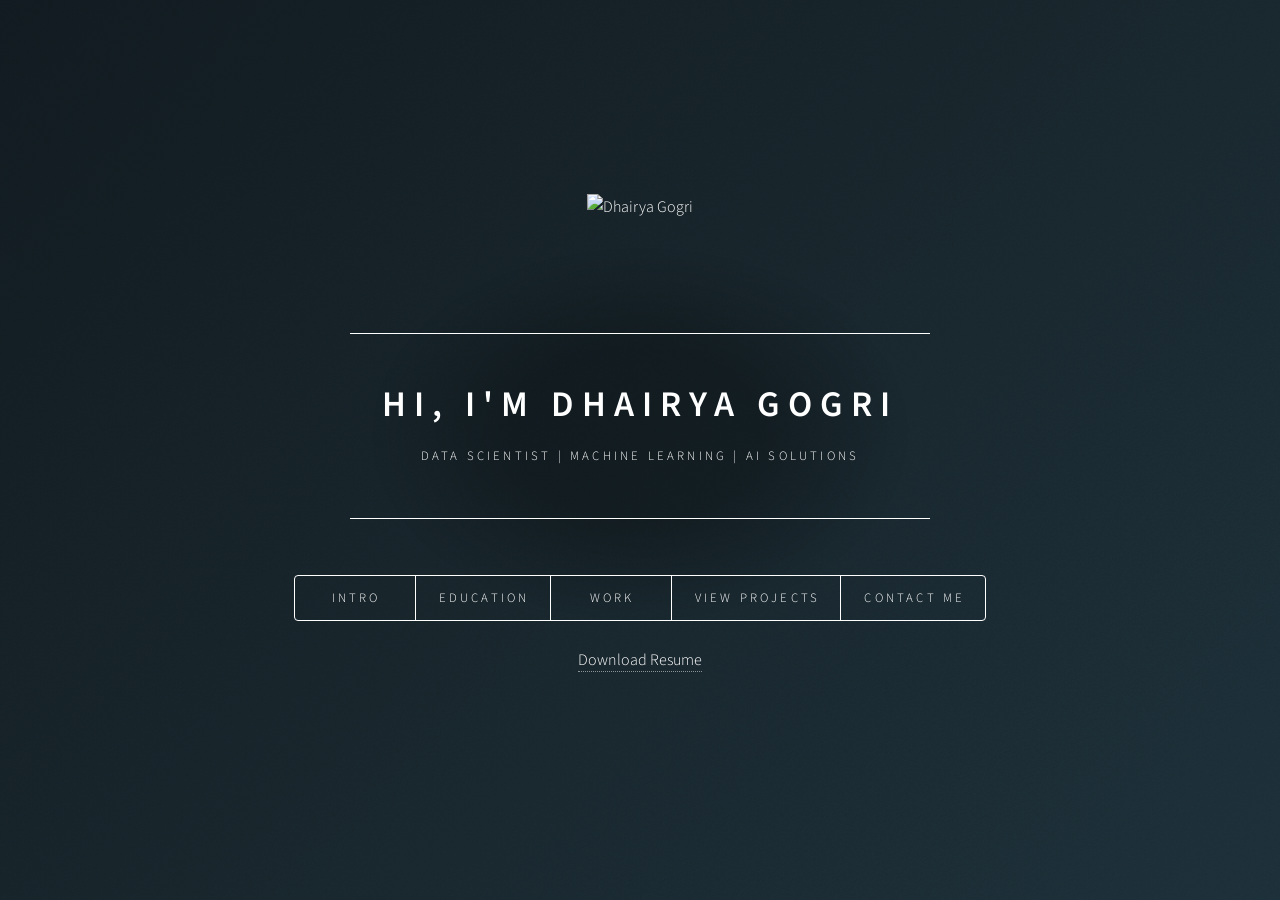
==== index.html @ 61dbc176 "commit: logo removed, bkg color edited" ====
<!DOCTYPE HTML>
<html>
	<head>
		<title>Dhairya Gogri Portfolio</title>
		<meta charset="utf-8" />
		<meta name="viewport" content="width=device-width, initial-scale=1, user-scalable=no" />
		<link rel="stylesheet" href="assets/css/main.css" />
		<noscript><link rel="stylesheet" href="assets/css/noscript.css" /></noscript>
	</head>
	<body class="is-preload">

		<!-- Wrapper -->
			<div id="wrapper">

				<!-- Header -->
					<header id="header">
						
							
								 <img src="img.jpg" alt="Dhairya Gogri" class="profile-img">
							
						<section class="hero">

  <div class="hero-text">

  </div>
</section>
						<div class="content">
							<div class="inner">
								<h1>Hi, I'm Dhairya Gogri</h1>
								<p>Data Scientist | Machine Learning | AI Solutions</p>
							</div>
						</div>
						<nav>
							<ul>
								<li><a href="#intro">Intro</a></li>
								<li><a href="#education">Education</a></li>
								<li><a href="#work">Work</a></li>
								<li><a href="#projects">View Projects</a></li>
								<li><a href="#contact">Contact Me</a></li>
								<!--<li><a href="#elements">Elements</a></li>-->
							</ul><br>
							<a href="resume.pdf" class="btn-secondary">Download Resume</a>
						</nav>
					</header>

				<!-- Main -->
					<div id="main">

						<!-- Intro -->
							<article id="intro">
								<h2 class="major">Intro</h2>
								<span class="image main"><img src="images/newsletter.png" alt="" /></span>
								<p>Welcome to my professional corner! I'm Dhairya Gogri, a dedicated and passionate data scientist based in Glasgow, with a Master's in Advanced Computer Science specializing in Data Science from the University of Strathclyde. My journey in the world of data has been fueled by a deep curiosity and a drive to uncover actionable insights from complex datasets.</p>
								<p>My expertise spans across a range of data science domains, including:</p>
								<ul>
									<li>Machine Learning</li>
									<li>Deep Learning</li>
									<li>Data Analytics</li>
									<li>Programming in Python, R, and SQL</li>
									<li>Mobile and Web Development</li>
								</ul>
								<p>Throughout my academic and professional career, I've tackled diverse projects—from developing AI-powered applications and optimizing stock portfolios using genetic algorithms to exploring deep reinforcement learning in gaming environments.</p>
								<p>At the core of my work is a passion for leveraging data to drive innovation and create meaningful impact. Whether it's through predictive modeling, data visualization, or collaborative projects, I am committed to pushing the boundaries of what's possible with data.</p>
								<p>I invite you to explore my portfolio and learn more about the projects that have shaped my career. Let's connect and explore how we can harness the power of data to achieve remarkable outcomes.</p>
							</article>

						<!-- Education -->
							<article id="education">
								<h1 class="major">Education</h1>
								<span class="image main"><img src="images/Strathclyde-university-banner.jpg" alt="" /></span>
								<h3><b>Masters in Advanced Computer Science with Data Science</b></h3>
                <p><b>University of Strathclyde, Glasgow</b></p>
                <p><b>My Modules:</b></p>
                <ul>
                    <li>Distributed Information Systems</li>
                    <li>Machine Learning</li>
                    <li>Evolutionary Computing for Finance</li>
                    <li>Deep Learning Theories and Practices</li>
                    <li>Big Data Tools and Techniques</li>
                    <li>Information Retrieval</li>
                    <li>Legal, Ethical and Professional Issues for Information Society</li>
                </ul>
                <p><b>Dissertation:</b> Evaluation of deep reinforcement learning and its application through a case study in computer games. Successfully conducted a comprehensive research on deep reinforcement learning techniques applied to computer games, resulting in a commendable score of 71%.</p>
                <p>Demonstrated expertise in data analysis, model tuning, algorithm evaluation, and the implementation of deep reinforcement learning methodologies. Developed exceptional self-discipline and adept time management skills while overcoming adversity caused by lecturer strikes, effectively adapting to reduced project timelines and ensuring the successful completion of the dissertation.</p>
                <h3><b>Bachelor in Computer Engineering</b></h3>
                <p><b>Mumbai University, Mumbai, India</b></p>
                <p><b>My Modules:</b></p>
                <ul>
                    <li>Data Warehouse and Mining</li>
                    <li>Human Machine Interaction</li>
                    <li>Parallel and Distributed Systems</li>
                    <li>Digital Forensic</li>
                    <li>Cryptography and System Security</li>
                    <li>Android Mobile Application</li>
                    <li>Operating Systems</li>
                    <li>System Programming and Compiler Construction</li>
                    <li>Data Structures</li>
                    <li>Object-Oriented Programming</li>
                    <li>Network Threats and Attacks</li>
                    <li>Cloud Computing</li>
                    <li>Analysis of Algorithms</li>
                </ul>
                <p>Developed an AI-powered application for streamlined candidate selection, leveraging machine learning and natural language processing techniques to enhance the efficiency and accuracy of the recruitment process.</p>
                <h3><b>Diploma in Computer Engineering</b></h3>
                <p><b>K.J. Somaiya Polytechnic, Mumbai, India</b></p>
                <p><b>My Modules:</b></p>
                <ul>
                    <li>Android Application</li>
                    <li>Operating Systems</li>
                    <li>System Security</li>
                    <li>Linux and Network Administration</li>
                    <li>Computer Graphics</li>
                    <li>Core Java</li>
                    <li>Management</li>
                    <li>Microprocessor</li>
                    <li>Embedded Systems</li>
                    <li>Web Technologies</li>
                    <li>Software Engineering</li>
                    <li>Advanced Database</li>
                </ul>
                <p>Developed a fully functional Internet of Things (IoT) system by integrating Arduino hardware with an Android application, showcasing proficiency in hardware programming, software development, and IoT technologies.</p>
            </article>

						<!-- work -->
							<article id="work">
								<h2 class="major">Work</h2>
								<span class="image main"><img src="images/data-analysis-vector-horizontal-banner_104589-1709.avif" alt="" /></span>
								<h3><b>Application Developer</b></h3>
                <h4>Vardhaman Enterprise, Mumbai, India</h4>
                <ul>
                    <li>Developed and maintained mobile applications using Java and Kotlin languages.</li>
                    <li>Collaborated with cross-functional teams to design and develop mobile applications that met business requirements.</li>
                    <li>Integrated Google Maps API and Firebase cloud messaging to enhance application functionality.</li>
                    <li>Managed client interactions and achieved business targets consistently.</li>
                </ul>
                <h3><b>Web and App Developer</b></h3>
                <h4>Prathamesh Enterprise, Mumbai, India</h4>
                <ul>
                    <li>Formulated and implemented improvements on performance of the website and minimized downtime by 10%.</li>
                    <li>Performed website diagnosis and troubleshooting, implementing modern techniques to improve the website interface.</li>
                    <li>Developed the application based on the website.</li>
                </ul>
                <h3><b>Retail Operations</b></h3>
                <h4>Marks and Spencer,The Fort, Glasgow, U.K.</h4>
                <ul>
                    <li>Demonstrated good teamwork skills in working alongside the barista or till staff to make orders, in liaising with kitchen staff to serve orders to a high standard, and multitasking during peak times or working together with other staff when there are staffing shortages.</li>
                    <li>Developed customer service skills, attention to detail, and the ability to work efficiently under pressure.</li>
                </ul>
            </article>
				
			<article id="projects">
				<h2 class="major">Projects</h2>
				
				<p>Here are some of the exciting projects I've worked on, showcasing my skills in data science, machine learning, and software development.</p>
				<p>These projects demonstrate my ability to solve complex problems, apply innovative solutions, and deliver impactful results.</p>
				<ul class="collapsible-list">
					<li>
						<button class="collapsible">Spotify Classification</button>
						<div class="content" style = "display:none">
							<p>A machine learning project that classifies music genres using a Spotify dataset, implemented in Python with Jupyter Notebook.
								<a href="https://github.com/DhairyaGogri/SpotifyClassification">SpotifyClassification</a></p>
						</div>
					</li><br/>
					<li>
						<button class="collapsible">Sentiment Analysis</button>
						<div class="content" style = "display:none">
							<p>This project employs LSTM, Attention, GRU, and RNN models for performing sentiment analysis on textual data.
								<a href="https://github.com/DhairyaGogri/SentimentAnalysis">SentimentAnalysis</a></p>
						</div>
					</li><br/>
					<li>
						<button class="collapsible">Regression on Spotify</button>
						<div class="content" style = "display:none">
							<p>A regression analysis project for Spotify datasets, leveraging Python and Jupyter Notebook for data manipulation and visualization.
								<a href="https://github.com/DhairyaGogri/RegressionSpotify">RegressionSpotify</a></p>
						</div>
					</li><br/>
					<li>
						<button class="collapsible">Stock Market Prediction</button>
						<div class="content" style = "display:none">
							<p>A project predicting stock prices for ten companies using historical data and machine learning models in Python.
								<a href="https://github.com/DhairyaGogri/StockPrediction">StockPrediction</a></p>
						</div>
					</li><br/>
					<li>
						<button class="collapsible">Automatically Formulating Trading Rules</button>
						<div class="content" style = "display:none">
							<p>Develops trading rules for the stock market through automated analysis and machine learning algorithms.
								<a href="https://github.com/DhairyaGogri/AutomaticallyFormulatingTradingules">AutomaticallyFormulatingTradingules</a></p>
						</div>
					</li><br/>
					<li>
						<button class="collapsible">Evolution of Deep Reinforcement Learning</button>
						<div class="content" style = "display:none">
							<p>An exploration of the advancements in deep reinforcement learning algorithms, using Python and Jupyter Notebook.
								<a href="https://github.com/DhairyaGogri/Evolution-of-deep-reinforcement-learning-algorithm">Evolution-of-deep-reinforcement-learning-algorithm</a></p>
						</div>
					</li><br/>
				</ul>
				
			</article>
			
						<!-- Contact -->
						<article id="contact">
							<h2 class="major">Contact</h2>
							<form action="https://formspree.io/f/xovlgjqy" method="POST">
								<div class="fields">
									<div class="field half">
										<label for="name">Name</label>
										<input type="text" name="name" id="name" />
									</div>
									<div class="field half">
										<label for="email">Email</label>
										<input type="text" name="email" id="email" />
									</div>
									<div class="field">
										<label for="message">Message</label>
										<textarea name="message" id="message" rows="4"></textarea>
									</div>
								</div>
								<ul class="actions">
									<li><input type="submit" value="Send Message" class="primary" /></li>
									<li><input type="reset" value="Reset" /></li>
								</ul>
							</form>
							<ul class="icons">
								<li><a href="https://www.facebook.com/DhairyaGogri97/" class="icon brands fa-facebook-f"><span class="label">Twitter</span></a></li>
								<li><a href="https://www.linkedin.com/in/mrdhairyagogri/" class="icon brands fa-linkedin"><span class="label">Facebook</span></a></li>
								<li><a href="https://www.instagram.com/dhairyagogri/" class="icon brands fa-instagram"><span class="label">Instagram</span></a></li>
								<li><a href="https://github.com/DhairyaGogri" class="icon brands fa-github"><span class="label">GitHub</span></a></li>
							</ul>
						</article>
		

						<!----<script>  old way to send email, it goes through other email application
						function sendEmail() {
							var name = document.getElementById('name').value;
							var email = document.getElementById('email').value;
							var message = document.getElementById('message').value;
							
							var subject = 'Contact Form Submission from ' + name;
							var body = 'Name: ' + name + '%0D%0A' +
									   'Email: ' + email + '%0D%0A' +
									   'Message: ' + message;
						
							var mailtoLink = 'mailto:?subject=' + encodeURIComponent(subject) + 
											 '&body=' + encodeURIComponent(body);
						
							window.location.href = mailtoLink;
						}
						</script>-->
						

						<!-- Elements -->
							<article id="elements">
								<h2 class="major">Elements</h2>

								<section>
									<h3 class="major">Text</h3>
									<p>This is <b>bold</b> and this is <strong>strong</strong>. This is <i>italic</i> and this is <em>emphasized</em>.
									This is <sup>superscript</sup> text and this is <sub>subscript</sub> text.
									This is <u>underlined</u> and this is code: <code>for (;;) { ... }</code>. Finally, <a href="#">this is a link</a>.</p>
									<hr />
									<h2>Heading Level 2</h2>
									<h3>Heading Level 3</h3>
									<h4>Heading Level 4</h4>
									<h5>Heading Level 5</h5>
									<h6>Heading Level 6</h6>
									<hr />
									<h4>Blockquote</h4>
									<blockquote></blockquote>
									<h4>Preformatted</h4>
									<pre><code>i = 0;

while (!deck.isInOrder()) {
    print 'Iteration ' + i;
    deck.shuffle();
    i++;
}

print 'It took ' + i + ' iterations to sort the deck.';</code></pre>
								</section>

								<section>
									<h3 class="major">Lists</h3>

									<h4>Unordered</h4>
									<ul>
										<li></li>
										<li></li>
										<li></li>
									</ul>

									<h4>Alternate</h4>
									<ul class="alt">
										<li></li>
										<li></li>
										<li></li>
									</ul>

									<h4>Ordered</h4>
									<ol>
										<li></li>
										<li></li>
										<li></li>
										<li></li>
										<li></li>
										<li></li>
									</ol>
									<h4>Icons</h4>
									<ul class="icons">
										<li><a href="#" class="icon brands fa-twitter"><span class="label">Twitter</span></a></li>
										<li><a href="#" class="icon brands fa-facebook-f"><span class="label">Facebook</span></a></li>
										<li><a href="#" class="icon brands fa-instagram"><span class="label">Instagram</span></a></li>
										<li><a href="#" class="icon brands fa-github"><span class="label">Github</span></a></li>
									</ul>

									<h4>Actions</h4>
									<ul class="actions">
										<li><a href="#" class="button primary">Default</a></li>
										<li><a href="#" class="button">Default</a></li>
									</ul>
									<ul class="actions stacked">
										<li><a href="#" class="button primary">Default</a></li>
										<li><a href="#" class="button">Default</a></li>
									</ul>
								</section>

								<section>
									<h3 class="major">Table</h3>
									<h4>Default</h4>
									<div class="table-wrapper">
								
									</div>

									<h4>Alternate</h4>
									<div class="table-wrapper">
										<table class="alt">
											
										</table>
									</div>
								</section>

								<section>
									<h3 class="major">Buttons</h3>
									<ul class="actions">
										<li><a href="#" class="button primary">Primary</a></li>
										<li><a href="#" class="button">Default</a></li>
									</ul>
									<ul class="actions">
										<li><a href="#" class="button">Default</a></li>
										<li><a href="#" class="button small">Small</a></li>
									</ul>
									<ul class="actions">
										<li><a href="#" class="button primary icon solid fa-download">Icon</a></li>
										<li><a href="#" class="button icon solid fa-download">Icon</a></li>
									</ul>
									<ul class="actions">
										<li><span class="button primary disabled">Disabled</span></li>
										<li><span class="button disabled">Disabled</span></li>
									</ul>
								</section>

								<section>
									<h3 class="major">Form</h3>
									<form method="post" action="#">
										<div class="fields">
											<div class="field half">
												<label for="demo-name">Name</label>
												<input type="text" name="demo-name" id="demo-name" value="" placeholder="Jane Doe" />
											</div>
											<div class="field half">
												<label for="demo-email">Email</label>
												<input type="email" name="demo-email" id="demo-email" value="" placeholder="jane@untitled.tld" />
											</div>
											<div class="field">
												<label for="demo-category">Category</label>
												<select name="demo-category" id="demo-category">
													<option value="">-</option>
													<option value="1">Manufacturing</option>
													<option value="1">Shipping</option>
													<option value="1">Administration</option>
													<option value="1">Human Resources</option>
												</select>
											</div>
											<div class="field half">
												<input type="radio" id="demo-priority-low" name="demo-priority" checked>
												<label for="demo-priority-low">Low</label>
											</div>
											<div class="field half">
												<input type="radio" id="demo-priority-high" name="demo-priority">
												<label for="demo-priority-high">High</label>
											</div>
											<div class="field half">
												<input type="checkbox" id="demo-copy" name="demo-copy">
												<label for="demo-copy">Email me a copy</label>
											</div>
											<div class="field half">
												<input type="checkbox" id="demo-human" name="demo-human" checked>
												<label for="demo-human">Not a robot</label>
											</div>
											<div class="field">
												<label for="demo-message">Message</label>
												<textarea name="demo-message" id="demo-message" placeholder="Enter your message" rows="6"></textarea>
											</div>
										</div>
										<ul class="actions">
											<li><input type="submit" value="Send Message" class="primary" /></li>
											<li><input type="reset" value="Reset" /></li>
										</ul>
									</form>
								</section>

							</article>

					</div>

				<!-- Footer -->
					<footer id="footer">
						
					</footer>

			</div>

		<!-- BG -->
			<div id="bg"></div>

		<!-- Scripts -->
			<script src="assets/js/jquery.min.js"></script>
			<script src="assets/js/browser.min.js"></script>
			<script src="assets/js/breakpoints.min.js"></script>
			<script src="assets/js/util.js"></script>
			<script src="assets/js/main.js"></script>

			<script>
				// JavaScript code for collapsible list
				
				// Get all collapsible buttons
				var coll = document.getElementsByClassName("collapsible");
				
				// Add click event listener to each button
				for (var i = 0; i < coll.length; i++) {
					coll[i].addEventListener("click", function() {
						this.classList.toggle("active");
						var content = this.nextElementSibling;
						if (content.style.display === "block") {
							content.style.display = "none";
						} else {
							content.style.display = "block";
						}
					});
				}
				</script>

	</body>
</html>
---- assets/css/main.css ----
@import url(fontawesome-all.min.css);
@import url("https://fonts.googleapis.com/css?family=Source+Sans+Pro:300italic,600italic,300,600");

/*
	Dimension by HTML5 UP
	html5up.net | @ajlkn
	Free for personal and commercial use under the CCA 3.0 license (html5up.net/license)
*/

html, body, div, span, applet, object,
iframe, h1, h2, h3, h4, h5, h6, p, blockquote,
pre, a, abbr, acronym, address, big, cite,
code, del, dfn, em, img, ins, kbd, q, s, samp,
small, strike, strong, sub, sup, tt, var, b,
u, i, center, dl, dt, dd, ol, ul, li, fieldset,
form, label, legend, table, caption, tbody,
tfoot, thead, tr, th, td, article, aside,
canvas, details, embed, figure, figcaption,
footer, header, hgroup, menu, nav, output, ruby,
section, summary, time, mark, audio, video {
	margin: 0;
	padding: 0;
	border: 0;
	font-size: 100%;
	font: inherit;
	vertical-align: baseline;}

article, aside, details, figcaption, figure,
footer, header, hgroup, menu, nav, section {
	display: block;}

body {
	line-height: 1;
}

ol, ul {
	list-style: none;
}

blockquote, q {
	quotes: none;
}

	blockquote:before, blockquote:after, q:before, q:after {
		content: '';
		content: none;
	}

table {
	border-collapse: collapse;
	border-spacing: 0;
}

body {
	-webkit-text-size-adjust: none;
}

mark {
	background-color: transparent;
	color: inherit;
}

input::-moz-focus-inner {
	border: 0;
	padding: 0;
}

input, select, textarea {
	-moz-appearance: none;
	-webkit-appearance: none;
	-ms-appearance: none;
	appearance: none;
}

/* Basic */

	@-ms-viewport {
		width: device-width;
	}

	@media screen and (max-width: 480px) {

		html, body {
			min-width: 320px;
		}

	}

	html {
		box-sizing: border-box;
	}

	*, *:before, *:after {
		box-sizing: inherit;
	}

	body {
		background: #1b1f22;
	}

		body.is-preload *, body.is-preload *:before, body.is-preload *:after {
			-moz-animation: none !important;
			-webkit-animation: none !important;
			-ms-animation: none !important;
			animation: none !important;
			-moz-transition: none !important;
			-webkit-transition: none !important;
			-ms-transition: none !important;
			transition: none !important;
		}

/* Type */

	html {
		font-size: 16pt;
	}

		@media screen and (max-width: 1680px) {

			html {
				font-size: 12pt;
			}

		}

		@media screen and (max-width: 736px) {

			html {
				font-size: 11pt;
			}

		}

		@media screen and (max-width: 360px) {

			html {
				font-size: 10pt;
			}

		}

	body, input, select, textarea {
		color: #ffffff;
		font-family: "Source Sans Pro", sans-serif;
		font-weight: 300;
		font-size: 1rem;
		line-height: 1.65;
	}
		
	a {
		-moz-transition: color 0.2s ease-in-out, background-color 0.2s ease-in-out, border-bottom-color 0.2s ease-in-out;
		-webkit-transition: color 0.2s ease-in-out, background-color 0.2s ease-in-out, border-bottom-color 0.2s ease-in-out;
		-ms-transition: color 0.2s ease-in-out, background-color 0.2s ease-in-out, border-bottom-color 0.2s ease-in-out;
		transition: color 0.2s ease-in-out, background-color 0.2s ease-in-out, border-bottom-color 0.2s ease-in-out;
		border-bottom: dotted 1px rgba(255, 255, 255, 0.5);
		text-decoration: none;
		color: inherit;
	}

		a:hover {
			border-bottom-color: transparent;
		}

	strong, b {
		color: #ffffff;
		font-weight: 600;
	}

	em, i {
		font-style: italic;
	}

	p {
		margin: 0 0 2rem 0;
	}

	h1, h2, h3, h4, h5, h6 {
		color: #ffffff;
		font-weight: 600;
		line-height: 1.5;
		margin: 0 0 1rem 0;
		text-transform: uppercase;
		letter-spacing: 0.2rem;
	}

		h1 a, h2 a, h3 a, h4 a, h5 a, h6 a {
			color: inherit;
			text-decoration: none;
		}

		h1.major, h2.major, h3.major, h4.major, h5.major, h6.major {
			border-bottom: solid 1px #ffffff;
			width: -moz-max-content;
			width: -webkit-max-content;
			width: -ms-max-content;
			width: max-content;
			padding-bottom: 0.5rem;
			margin: 0 0 2rem 0;
		}

	h1 {
		font-size: 2.25rem;
		line-height: 1.3;
		letter-spacing: 0.5rem;
	}

	h2 {
		font-size: 1.5rem;
		line-height: 1.4;
		letter-spacing: 0.5rem;
	}

	h3 {
		font-size: 1rem;
	}

	h4 {
		font-size: 0.8rem;
	}

	h5 {
		font-size: 0.7rem;
	}

	h6 {
		font-size: 0.6rem;
	}

	@media screen and (max-width: 736px) {

		h1 {
			font-size: 1.75rem;
			line-height: 1.4;
		}

		h2 {
			font-size: 1.25em;
			line-height: 1.5;
		}

	}

	sub {
		font-size: 0.8rem;
		position: relative;
		top: 0.5rem;
	}

	sup {
		font-size: 0.8rem;
		position: relative;
		top: -0.5rem;
	}

	blockquote {
		border-left: solid 4px #ffffff;
		font-style: italic;
		margin: 0 0 2rem 0;
		padding: 0.5rem 0 0.5rem 2rem;
	}

	code {
		background: rgba(255, 255, 255, 0.075);
		border-radius: 4px;
		font-family: "Courier New", monospace;
		font-size: 0.9rem;
		margin: 0 0.25rem;
		padding: 0.25rem 0.65rem;
	}

	pre {
		-webkit-overflow-scrolling: touch;
		font-family: "Courier New", monospace;
		font-size: 0.9rem;
		margin: 0 0 2rem 0;
	}

		pre code {
			display: block;
			line-height: 1.75;
			padding: 1rem 1.5rem;
			overflow-x: auto;
		}

	hr {
		border: 0;
		border-bottom: solid 1px #ffffff;
		margin: 2.75rem 0;
	}

	.align-left {
		text-align: left;
	}

	.align-center {
		text-align: center;
	}

	.align-right {
		text-align: right;
	}

/* Form */

	form {
		margin: 0 0 2rem 0;
	}

		form > :last-child {
			margin-bottom: 0;
		}

		form > .fields {
			display: -moz-flex;
			display: -webkit-flex;
			display: -ms-flex;
			display: flex;
			-moz-flex-wrap: wrap;
			-webkit-flex-wrap: wrap;
			-ms-flex-wrap: wrap;
			flex-wrap: wrap;
			width: calc(100% + 3rem);
			margin: -1.5rem 0 2rem -1.5rem;
		}

			form > .fields > .field {
				-moz-flex-grow: 0;
				-webkit-flex-grow: 0;
				-ms-flex-grow: 0;
				flex-grow: 0;
				-moz-flex-shrink: 0;
				-webkit-flex-shrink: 0;
				-ms-flex-shrink: 0;
				flex-shrink: 0;
				padding: 1.5rem 0 0 1.5rem;
				width: calc(100% - 1.5rem);
			}

				form > .fields > .field.half {
					width: calc(50% - 0.75rem);
				}

				form > .fields > .field.third {
					width: calc(100%/3 - 0.5rem);
				}

				form > .fields > .field.quarter {
					width: calc(25% - 0.375rem);
				}

		@media screen and (max-width: 480px) {

			form > .fields {
				width: calc(100% + 3rem);
				margin: -1.5rem 0 2rem -1.5rem;
			}

				form > .fields > .field {
					padding: 1.5rem 0 0 1.5rem;
					width: calc(100% - 1.5rem);
				}

					form > .fields > .field.half {
						width: calc(100% - 1.5rem);
					}

					form > .fields > .field.third {
						width: calc(100% - 1.5rem);
					}

					form > .fields > .field.quarter {
						width: calc(100% - 1.5rem);
					}

		}

	label {
		color: #ffffff;
		display: block;
		font-size: 0.8rem;
		font-weight: 300;
		letter-spacing: 0.2rem;
		line-height: 1.5;
		margin: 0 0 1rem 0;
		text-transform: uppercase;
	}

	input[type="text"],
	input[type="password"],
	input[type="email"],
	input[type="tel"],
	select,
	textarea {
		-moz-appearance: none;
		-webkit-appearance: none;
		-ms-appearance: none;
		appearance: none;
		-moz-transition: border-color 0.2s ease-in-out, box-shadow 0.2s ease-in-out, background-color 0.2s ease-in-out;
		-webkit-transition: border-color 0.2s ease-in-out, box-shadow 0.2s ease-in-out, background-color 0.2s ease-in-out;
		-ms-transition: border-color 0.2s ease-in-out, box-shadow 0.2s ease-in-out, background-color 0.2s ease-in-out;
		transition: border-color 0.2s ease-in-out, box-shadow 0.2s ease-in-out, background-color 0.2s ease-in-out;
		background-color: transparent;
		border-radius: 4px;
		border: solid 1px #ffffff;
		color: inherit;
		display: block;
		outline: 0;
		padding: 0 1rem;
		text-decoration: none;
		width: 100%;
	}

		input[type="text"]:invalid,
		input[type="password"]:invalid,
		input[type="email"]:invalid,
		input[type="tel"]:invalid,
		select:invalid,
		textarea:invalid {
			box-shadow: none;
		}

		input[type="text"]:focus,
		input[type="password"]:focus,
		input[type="email"]:focus,
		input[type="tel"]:focus,
		select:focus,
		textarea:focus {
			background: rgba(255, 255, 255, 0.075);
			border-color: #ffffff;
			box-shadow: 0 0 0 1px #ffffff;
		}

	select {
		background-image: url("data:image/svg+xml;charset=utf8,%3Csvg xmlns='http://www.w3.org/2000/svg' width='40' height='40' preserveAspectRatio='none' viewBox='0 0 40 40'%3E%3Cpath d='M9.4,12.3l10.4,10.4l10.4-10.4c0.2-0.2,0.5-0.4,0.9-0.4c0.3,0,0.6,0.1,0.9,0.4l3.3,3.3c0.2,0.2,0.4,0.5,0.4,0.9 c0,0.4-0.1,0.6-0.4,0.9L20.7,31.9c-0.2,0.2-0.5,0.4-0.9,0.4c-0.3,0-0.6-0.1-0.9-0.4L4.3,17.3c-0.2-0.2-0.4-0.5-0.4-0.9 c0-0.4,0.1-0.6,0.4-0.9l3.3-3.3c0.2-0.2,0.5-0.4,0.9-0.4S9.1,12.1,9.4,12.3z' fill='%23ffffff' /%3E%3C/svg%3E");
		background-size: 1.25rem;
		background-repeat: no-repeat;
		background-position: calc(100% - 1rem) center;
		height: 2.75rem;
		padding-right: 2.75rem;
		text-overflow: ellipsis;
	}

		select option {
			color: #ffffff;
			background: #1b1f22;
		}

		select:focus::-ms-value {
			background-color: transparent;
		}

		select::-ms-expand {
			display: none;
		}

	input[type="text"],
	input[type="password"],
	input[type="email"],
	select {
		height: 2.75rem;
	}

	textarea {
		padding: 0.75rem 1rem;
	}

	input[type="checkbox"],
	input[type="radio"] {
		-moz-appearance: none;
		-webkit-appearance: none;
		-ms-appearance: none;
		appearance: none;
		display: block;
		float: left;
		margin-right: -2rem;
		opacity: 0;
		width: 1rem;
		z-index: -1;
	}

		input[type="checkbox"] + label,
		input[type="radio"] + label {
			text-decoration: none;
			-moz-user-select: none;
			-webkit-user-select: none;
			-ms-user-select: none;
			user-select: none;
			color: #ffffff;
			cursor: pointer;
			display: inline-block;
			font-size: 0.8rem;
			font-weight: 300;
			margin: 0 0 0.5rem 0;
			padding-left: 2.65rem;
			padding-right: 0.75rem;
			position: relative;
		}

			input[type="checkbox"] + label:before,
			input[type="radio"] + label:before {
				-moz-osx-font-smoothing: grayscale;
				-webkit-font-smoothing: antialiased;
				display: inline-block;
				font-style: normal;
				font-variant: normal;
				text-rendering: auto;
				line-height: 1;
				text-transform: none !important;
				font-family: 'Font Awesome 5 Free';
				font-weight: 900;
			}

			input[type="checkbox"] + label:before,
			input[type="radio"] + label:before {
				-moz-transition: border-color 0.2s ease-in-out, box-shadow 0.2s ease-in-out, background-color 0.2s ease-in-out;
				-webkit-transition: border-color 0.2s ease-in-out, box-shadow 0.2s ease-in-out, background-color 0.2s ease-in-out;
				-ms-transition: border-color 0.2s ease-in-out, box-shadow 0.2s ease-in-out, background-color 0.2s ease-in-out;
				transition: border-color 0.2s ease-in-out, box-shadow 0.2s ease-in-out, background-color 0.2s ease-in-out;
				border-radius: 4px;
				border: solid 1px #ffffff;
				content: '';
				display: inline-block;
				height: 1.65rem;
				left: 0;
				line-height: 1.65rem;
				position: absolute;
				text-align: center;
				top: -0.15rem;
				width: 1.65rem;
			}

		input[type="checkbox"]:checked + label:before,
		input[type="radio"]:checked + label:before {
			background: #ffffff !important;
			border-color: #ffffff !important;
			color: #1b1f22;
			content: '\f00c';
		}

		input[type="checkbox"]:focus + label:before,
		input[type="radio"]:focus + label:before {
			background: rgba(255, 255, 255, 0.075);
			border-color: #ffffff;
			box-shadow: 0 0 0 1px #ffffff;
		}

	input[type="checkbox"] + label:before {
		border-radius: 4px;
	}

	input[type="radio"] + label:before {
		border-radius: 100%;
	}

	::-webkit-input-placeholder {
		color: rgba(255, 255, 255, 0.5) !important;
		opacity: 1.0;
	}

	:-moz-placeholder {
		color: rgba(255, 255, 255, 0.5) !important;
		opacity: 1.0;
	}

	::-moz-placeholder {
		color: rgba(255, 255, 255, 0.5) !important;
		opacity: 1.0;
	}

	:-ms-input-placeholder {
		color: rgba(255, 255, 255, 0.5) !important;
		opacity: 1.0;
	}

	.formerize-placeholder {
		color: rgba(255, 255, 255, 0.5) !important;
		opacity: 1.0;
	}

/* Box */

	.box {
		border-radius: 4px;
		border: solid 1px #ffffff;
		margin-bottom: 2rem;
		padding: 1.5em;
	}

		.box > :last-child,
		.box > :last-child > :last-child,
		.box > :last-child > :last-child > :last-child {
			margin-bottom: 0;
		}

		.box.alt {
			border: 0;
			border-radius: 0;
			padding: 0;
		}

/* Icon */

	.icon {
		text-decoration: none;
		border-bottom: none;
		position: relative;
	}

		.icon:before {
			-moz-osx-font-smoothing: grayscale;
			-webkit-font-smoothing: antialiased;
			display: inline-block;
			font-style: normal;
			font-variant: normal;
			text-rendering: auto;
			line-height: 1;
			text-transform: none !important;
			font-family: 'Font Awesome 5 Free';
			font-weight: 400;
		}

		.icon > .label {
			display: none;
		}

		.icon:before {
			line-height: inherit;
		}

		.icon.solid:before {
			font-weight: 900;
		}

		.icon.brands:before {
			font-family: 'Font Awesome 5 Brands';
		}

/* Image */

	.image {
		border-radius: 4px;
		border: 0;
		display: inline-block;
		position: relative;
	}

		.image:before {
			pointer-events: none;
			background-image: url("../../images/overlay.png");
			background-color: rgba(19, 21, 25, 0.5);
			border-radius: 4px;
			content: '';
			display: block;
			height: 100%;
			left: 0;
			opacity: 0.5;
			position: absolute;
			top: 0;
			width: 100%;
		}

		.image img {
			border-radius: 4px;
			display: block;
		}

		.image.left, .image.right {
			max-width: 40%;
		}

			.image.left img, .image.right img {
				width: 100%;
			}

		.image.left {
			float: left;
			padding: 0 1.5em 1em 0;
			top: 0.25em;
		}

		.image.right {
			float: right;
			padding: 0 0 1em 1.5em;
			top: 0.25em;
		}

		.image.fit {
			display: block;
			margin: 0 0 2rem 0;
			width: 100%;
		}

			.image.fit img {
				width: 100%;
			}

		.image.main {
			display: block;
			margin: 2.5rem 0;
			width: 100%;
		}

			.image.main img {
				width: 100%;
			}

		@media screen and (max-width: 736px) {

			.image.main {
				margin: 2rem 0;
			}

		}

		@media screen and (max-width: 480px) {

			.image.main {
				margin: 1.5rem 0;
			}

		}

/* List */

	ol {
		list-style: decimal;
		margin: 0 0 2rem 0;
		padding-left: 1.25em;
	}

		ol li {
			padding-left: 0.25em;
		}

	ul {
		list-style: disc;
		margin: 0 0 2rem 0;
		padding-left: 1em;
	}

		ul li {
			padding-left: 0.5em;
		}

		ul.alt {
			list-style: none;
			padding-left: 0;
		}

			ul.alt li {
				border-top: solid 1px #ffffff;
				padding: 0.5em 0;
			}

				ul.alt li:first-child {
					border-top: 0;
					padding-top: 0;
				}

	dl {
		margin: 0 0 2rem 0;
	}

		dl dt {
			display: block;
			font-weight: 600;
			margin: 0 0 1rem 0;
		}

		dl dd {
			margin-left: 2rem;
		}

/* Actions */

	ul.actions {
		display: -moz-flex;
		display: -webkit-flex;
		display: -ms-flex;
		display: flex;
		cursor: default;
		list-style: none;
		margin-left: -1rem;
		padding-left: 0;
	}

		ul.actions li {
			padding: 0 0 0 1rem;
			vertical-align: middle;
		}

		ul.actions.special {
			-moz-justify-content: center;
			-webkit-justify-content: center;
			-ms-justify-content: center;
			justify-content: center;
			width: 100%;
			margin-left: 0;
		}

			ul.actions.special li:first-child {
				padding-left: 0;
			}

		ul.actions.stacked {
			-moz-flex-direction: column;
			-webkit-flex-direction: column;
			-ms-flex-direction: column;
			flex-direction: column;
			margin-left: 0;
		}

			ul.actions.stacked li {
				padding: 1.3rem 0 0 0;
			}

				ul.actions.stacked li:first-child {
					padding-top: 0;
				}

		ul.actions.fit {
			width: calc(100% + 1rem);
		}

			ul.actions.fit li {
				-moz-flex-grow: 1;
				-webkit-flex-grow: 1;
				-ms-flex-grow: 1;
				flex-grow: 1;
				-moz-flex-shrink: 1;
				-webkit-flex-shrink: 1;
				-ms-flex-shrink: 1;
				flex-shrink: 1;
				width: 100%;
			}

				ul.actions.fit li > * {
					width: 100%;
				}

			ul.actions.fit.stacked {
				width: 100%;
			}

		@media screen and (max-width: 480px) {

			ul.actions:not(.fixed) {
				-moz-flex-direction: column;
				-webkit-flex-direction: column;
				-ms-flex-direction: column;
				flex-direction: column;
				margin-left: 0;
				width: 100% !important;
			}

				ul.actions:not(.fixed) li {
					-moz-flex-grow: 1;
					-webkit-flex-grow: 1;
					-ms-flex-grow: 1;
					flex-grow: 1;
					-moz-flex-shrink: 1;
					-webkit-flex-shrink: 1;
					-ms-flex-shrink: 1;
					flex-shrink: 1;
					padding: 1rem 0 0 0;
					text-align: center;
					width: 100%;
				}

					ul.actions:not(.fixed) li > * {
						width: 100%;
					}

					ul.actions:not(.fixed) li:first-child {
						padding-top: 0;
					}

					ul.actions:not(.fixed) li input[type="submit"],
					ul.actions:not(.fixed) li input[type="reset"],
					ul.actions:not(.fixed) li input[type="button"],
					ul.actions:not(.fixed) li button,
					ul.actions:not(.fixed) li .button {
						width: 100%;
					}

						ul.actions:not(.fixed) li input[type="submit"].icon:before,
						ul.actions:not(.fixed) li input[type="reset"].icon:before,
						ul.actions:not(.fixed) li input[type="button"].icon:before,
						ul.actions:not(.fixed) li button.icon:before,
						ul.actions:not(.fixed) li .button.icon:before {
							margin-left: -0.5em;
						}

		}

/* Icons */

	ul.icons {
		cursor: default;
		list-style: none;
		padding-left: 0;
	}

		ul.icons li {
			display: inline-block;
			padding: 0 0.75em 0 0;
		}

			ul.icons li:last-child {
				padding-right: 0;
			}

			ul.icons li a {
				border-radius: 100%;
				box-shadow: inset 0 0 0 1px #ffffff;
				display: inline-block;
				height: 2.25rem;
				line-height: 2.25rem;
				text-align: center;
				width: 2.25rem;
			}

				ul.icons li a:hover {
					background-color: rgba(255, 255, 255, 0.075);
				}

				ul.icons li a:active {
					background-color: rgba(255, 255, 255, 0.175);
				}

/* Table */

	.table-wrapper {
		-webkit-overflow-scrolling: touch;
		overflow-x: auto;
	}

	table {
		margin: 0 0 2rem 0;
		width: 100%;
	}

		table tbody tr {
			border: solid 1px #ffffff;
			border-left: 0;
			border-right: 0;
		}

			table tbody tr:nth-child(2n + 1) {
				background-color: rgba(255, 255, 255, 0.075);
			}

		table td {
			padding: 0.75em 0.75em;
		}

		table th {
			color: #ffffff;
			font-size: 0.9em;
			font-weight: 600;
			padding: 0 0.75em 0.75em 0.75em;
			text-align: left;
		}

		table thead {
			border-bottom: solid 2px #ffffff;
		}

		table tfoot {
			border-top: solid 2px #ffffff;
		}

		table.alt {
			border-collapse: separate;
		}

			table.alt tbody tr td {
				border: solid 1px #ffffff;
				border-left-width: 0;
				border-top-width: 0;
			}

				table.alt tbody tr td:first-child {
					border-left-width: 1px;
				}

			table.alt tbody tr:first-child td {
				border-top-width: 1px;
			}

			table.alt thead {
				border-bottom: 0;
			}

			table.alt tfoot {
				border-top: 0;
			}

/* Button */

	input[type="submit"],
	input[type="reset"],
	input[type="button"],
	button,
	.button {
		-moz-appearance: none;
		-webkit-appearance: none;
		-ms-appearance: none;
		appearance: none;
		-moz-transition: background-color 0.2s ease-in-out, color 0.2s ease-in-out;
		-webkit-transition: background-color 0.2s ease-in-out, color 0.2s ease-in-out;
		-ms-transition: background-color 0.2s ease-in-out, color 0.2s ease-in-out;
		transition: background-color 0.2s ease-in-out, color 0.2s ease-in-out;
		background-color: transparent;
		border-radius: 4px;
		border: 0;
		box-shadow: inset 0 0 0 1px #ffffff;
		color: #ffffff !important;
		cursor: pointer;
		display: inline-block;
		font-size: 0.8rem;
		font-weight: 300;
		height: 2.75rem;
		letter-spacing: 0.2rem;
		line-height: 2.75rem;
		outline: 0;
		padding: 0 1.25rem 0 1.35rem;
		text-align: center;
		text-decoration: none;
		text-transform: uppercase;
		white-space: nowrap;
	}

		input[type="submit"]:hover,
		input[type="reset"]:hover,
		input[type="button"]:hover,
		button:hover,
		.button:hover {
			background-color: rgba(255, 255, 255, 0.075);
		}

		input[type="submit"]:active,
		input[type="reset"]:active,
		input[type="button"]:active,
		button:active,
		.button:active {
			background-color: rgba(255, 255, 255, 0.175);
		}

		input[type="submit"].icon:before,
		input[type="reset"].icon:before,
		input[type="button"].icon:before,
		button.icon:before,
		.button.icon:before {
			margin-right: 0.5em;
		}

		input[type="submit"].fit,
		input[type="reset"].fit,
		input[type="button"].fit,
		button.fit,
		.button.fit {
			width: 100%;
		}

		input[type="submit"].small,
		input[type="reset"].small,
		input[type="button"].small,
		button.small,
		.button.small {
			font-size: 0.6rem;
			height: 2.0625rem;
			line-height: 2.0625rem;
		}

		input[type="submit"].primary,
		input[type="reset"].primary,
		input[type="button"].primary,
		button.primary,
		.button.primary {
			background-color: #ffffff;
			color: #1b1f22 !important;
			font-weight: 600;
		}

		input[type="submit"].disabled, input[type="submit"]:disabled,
		input[type="reset"].disabled,
		input[type="reset"]:disabled,
		input[type="button"].disabled,
		input[type="button"]:disabled,
		button.disabled,
		button:disabled,
		.button.disabled,
		.button:disabled {
			pointer-events: none;
			cursor: default;
			opacity: 0.25;
		}

	input[type="submit"],
	input[type="reset"],
	input[type="button"],
	button {
		line-height: calc(2.75rem - 2px);
	}

/* BG */

	#bg {
		-moz-transform: scale(1.0);
		-webkit-transform: scale(1.0);
		-ms-transform: scale(1.0);
		transform: scale(1.0);
		-webkit-backface-visibility: hidden;
		position: fixed;
		top: 0;
		left: 0;
		width: 100%;
		height: 100vh;
		z-index: 1;
	}

		#bg:before, #bg:after {
			content: '';
			display: block;
			position: absolute;
			top: 0;
			left: 0;
			width: 100%;
			height: 100%;
		}

		#bg:before {
			-moz-transition: background-color 2.5s ease-in-out;
			-webkit-transition: background-color 2.5s ease-in-out;
			-ms-transition: background-color 2.5s ease-in-out;
			transition: background-color 2.5s ease-in-out;
			-moz-transition-delay: 0.75s;
			-webkit-transition-delay: 0.75s;
			-ms-transition-delay: 0.75s;
			transition-delay: 0.75s;
			background-image: linear-gradient(to top, rgba(19, 21, 25, 0.5), rgba(19, 21, 25, 0.5)), url("../../images/overlay.png");
			background-size: auto,
 256px 256px;
			background-position: center,
 center;
			background-repeat: no-repeat,
 repeat;
			z-index: 2;
		}

		#bg:after {
			-moz-transform: scale(1.125);
			-webkit-transform: scale(1.125);
			-ms-transform: scale(1.125);
			transform: scale(1.125);
			-moz-transition: -moz-transform 0.325s ease-in-out, -moz-filter 0.325s ease-in-out;
			-webkit-transition: -webkit-transform 0.325s ease-in-out, -webkit-filter 0.325s ease-in-out;
			-ms-transition: -ms-transform 0.325s ease-in-out, -ms-filter 0.325s ease-in-out;
			transition: transform 0.325s ease-in-out, filter 0.325s ease-in-out;
			background: linear-gradient(135deg, #0f2027, #203a43, #2c5364);
			
			background-position: center;
			background-size: cover;
			background-repeat: no-repeat;
			z-index: 1;
		}

		body.is-article-visible #bg:after {
			-moz-transform: scale(1.0825);
			-webkit-transform: scale(1.0825);
			-ms-transform: scale(1.0825);
			transform: scale(1.0825);
			-moz-filter: blur(0.2rem);
			-webkit-filter: blur(0.2rem);
			-ms-filter: blur(0.2rem);
			filter: blur(0.2rem);
		}

		body.is-preload #bg:before {
			background-color: #000000;
		}

/* Wrapper */

	#wrapper {
		display: -moz-flex;
		display: -webkit-flex;
		display: -ms-flex;
		display: flex;
		-moz-flex-direction: column;
		-webkit-flex-direction: column;
		-ms-flex-direction: column;
		flex-direction: column;
		-moz-align-items: center;
		-webkit-align-items: center;
		-ms-align-items: center;
		align-items: center;
		-moz-justify-content: space-between;
		-webkit-justify-content: space-between;
		-ms-justify-content: space-between;
		justify-content: space-between;
		position: relative;
		min-height: 100vh;
		width: 100%;
		padding: 4rem 2rem;
		z-index: 3;
	}

		#wrapper:before {
			content: '';
			display: block;
		}

		@media screen and (max-width: 1680px) {

			#wrapper {
				padding: 3rem 2rem;
			}

		}

		@media screen and (max-width: 736px) {

			#wrapper {
				padding: 2rem 1rem;
			}

		}

		@media screen and (max-width: 480px) {

			#wrapper {
				padding: 1rem;
			}

		}

/* Header */

	#header {
		display: -moz-flex;
		display: -webkit-flex;
		display: -ms-flex;
		display: flex;
		-moz-flex-direction: column;
		-webkit-flex-direction: column;
		-ms-flex-direction: column;
		flex-direction: column;
		-moz-align-items: center;
		-webkit-align-items: center;
		-ms-align-items: center;
		align-items: center;
		-moz-transition: -moz-transform 0.325s ease-in-out, -moz-filter 0.325s ease-in-out, opacity 0.325s ease-in-out;
		-webkit-transition: -webkit-transform 0.325s ease-in-out, -webkit-filter 0.325s ease-in-out, opacity 0.325s ease-in-out;
		-ms-transition: -ms-transform 0.325s ease-in-out, -ms-filter 0.325s ease-in-out, opacity 0.325s ease-in-out;
		transition: transform 0.325s ease-in-out, filter 0.325s ease-in-out, opacity 0.325s ease-in-out;
		background-image: -moz-radial-gradient(rgba(0, 0, 0, 0.25) 25%, rgba(0, 0, 0, 0) 55%);
		background-image: -webkit-radial-gradient(rgba(0, 0, 0, 0.25) 25%, rgba(0, 0, 0, 0) 55%);
		background-image: -ms-radial-gradient(rgba(0, 0, 0, 0.25) 25%, rgba(0, 0, 0, 0) 55%);
		background-image: radial-gradient(rgba(0, 0, 0, 0.25) 25%, rgba(0, 0, 0, 0) 55%);
		max-width: 100%;
		text-align: center;
	}

		#header > * {
			-moz-transition: opacity 0.325s ease-in-out;
			-webkit-transition: opacity 0.325s ease-in-out;
			-ms-transition: opacity 0.325s ease-in-out;
			transition: opacity 0.325s ease-in-out;
			position: relative;
			margin-top: 3.5rem;
		}

		

		#header > :first-child {
			margin-top: 0;
		}

			#header > :first-child:before {
				display: none;
			}

		#header .logo {
			width: 5.5rem;
			height: 5.5rem;
			line-height: 5.5rem;
			border: solid 1px #ffffff;
			border-radius: 100%;
		}

			#header .logo .icon:before {
				font-size: 2rem;
			}

		#header .content {
			border-style: solid;
			border-color: #ffffff;
			border-top-width: 1px;
			border-bottom-width: 1px;
			max-width: 100%;
		}

			#header .content .inner {
				-moz-transition: max-height 0.75s ease, padding 0.75s ease, opacity 0.325s ease-in-out;
				-webkit-transition: max-height 0.75s ease, padding 0.75s ease, opacity 0.325s ease-in-out;
				-ms-transition: max-height 0.75s ease, padding 0.75s ease, opacity 0.325s ease-in-out;
				transition: max-height 0.75s ease, padding 0.75s ease, opacity 0.325s ease-in-out;
				-moz-transition-delay: 0.25s;
				-webkit-transition-delay: 0.25s;
				-ms-transition-delay: 0.25s;
				transition-delay: 0.25s;
				padding: 3rem 2rem;
				max-height: 40rem;
				overflow: hidden;
			}

				#header .content .inner > :last-child {
					margin-bottom: 0;
				}

			#header .content p {
				text-transform: uppercase;
				letter-spacing: 0.2rem;
				font-size: 0.8rem;
				line-height: 2;
			}

		#header nav ul {
			display: -moz-flex;
			display: -webkit-flex;
			display: -ms-flex;
			display: flex;
			margin-bottom: 0;
			list-style: none;
			padding-left: 0;
			border: solid 1px #ffffff;
			border-radius: 4px;
		}

			#header nav ul li {
				padding-left: 0;
				border-left: solid 1px #ffffff;
			}

				#header nav ul li:first-child {
					border-left: 0;
				}

				#header nav ul li a {
					display: block;
					min-width: 7.5rem;
					height: 2.75rem;
					line-height: 2.75rem;
					padding: 0 1.25rem 0 1.45rem;
					text-transform: uppercase;
					letter-spacing: 0.2rem;
					font-size: 0.8rem;
					border-bottom: 0;
				}

					#header nav ul li a:hover {
						background-color: rgba(255, 255, 255, 0.075);
					}

					#header nav ul li a:active {
						background-color: rgba(255, 255, 255, 0.175);
					}

		#header nav.use-middle:after {
			content: '';
			display: block;
			position: absolute;
			top: 0;
			left: calc(50% - 1px);
			width: 1px;
			height: 100%;
			background: #ffffff;
		}

		#header nav.use-middle ul li.is-middle {
			border-left: 0;
		}

		body.is-article-visible #header {
			-moz-transform: scale(0.95);
			-webkit-transform: scale(0.95);
			-ms-transform: scale(0.95);
			transform: scale(0.95);
			-moz-filter: blur(0.1rem);
			-webkit-filter: blur(0.1rem);
			-ms-filter: blur(0.1rem);
			filter: blur(0.1rem);
			opacity: 0;
		}

		body.is-preload #header {
			-moz-filter: blur(0.125rem);
			-webkit-filter: blur(0.125rem);
			-ms-filter: blur(0.125rem);
			filter: blur(0.125rem);
		}

			body.is-preload #header > * {
				opacity: 0;
			}

			body.is-preload #header .content .inner {
				max-height: 0;
				padding-top: 0;
				padding-bottom: 0;
				opacity: 0;
			}

		@media screen and (max-width: 980px) {

			#header .content p br {
				display: none;
			}

		}

		@media screen and (max-width: 736px) {

			#header > * {
				margin-top: 2rem;
			}

				#header > *:before {
					top: calc(-2rem - 1px);
					height: calc(2rem + 1px);
				}

			#header .logo {
				width: 4.75rem;
				height: 4.75rem;
				line-height: 4.75rem;
			}

				#header .logo .icon:before {
					font-size: 1.75rem;
				}

			#header .content .inner {
				padding: 2.5rem 1rem;
			}

			#header .content p {
				line-height: 1.875;
			}

		}

		@media screen and (max-width: 480px) {

			#header {
				padding: 1.5rem 0;
			}

				#header .content .inner {
					padding: 2.5rem 0;
				}

				#header nav ul {
					-moz-flex-direction: column;
					-webkit-flex-direction: column;
					-ms-flex-direction: column;
					flex-direction: column;
					min-width: 10rem;
					max-width: 100%;
				}

					#header nav ul li {
						border-left: 0;
						border-top: solid 1px #ffffff;
					}

						#header nav ul li:first-child {
							border-top: 0;
						}

						#header nav ul li a {
							height: 3rem;
							line-height: 3rem;
							min-width: 0;
							width: 100%;
						}

				#header nav.use-middle:after {
					display: none;
				}

		}

/* Main */

	#main {
		-moz-flex-grow: 1;
		-webkit-flex-grow: 1;
		-ms-flex-grow: 1;
		flex-grow: 1;
		-moz-flex-shrink: 1;
		-webkit-flex-shrink: 1;
		-ms-flex-shrink: 1;
		flex-shrink: 1;
		display: -moz-flex;
		display: -webkit-flex;
		display: -ms-flex;
		display: flex;
		-moz-align-items: center;
		-webkit-align-items: center;
		-ms-align-items: center;
		align-items: center;
		-moz-justify-content: center;
		-webkit-justify-content: center;
		-ms-justify-content: center;
		justify-content: center;
		-moz-flex-direction: column;
		-webkit-flex-direction: column;
		-ms-flex-direction: column;
		flex-direction: column;
		position: relative;
		max-width: 100%;
		z-index: 3;
	}

		#main article {
			-moz-transform: translateY(0.25rem);
			-webkit-transform: translateY(0.25rem);
			-ms-transform: translateY(0.25rem);
			transform: translateY(0.25rem);
			-moz-transition: opacity 0.325s ease-in-out, -moz-transform 0.325s ease-in-out;
			-webkit-transition: opacity 0.325s ease-in-out, -webkit-transform 0.325s ease-in-out;
			-ms-transition: opacity 0.325s ease-in-out, -ms-transform 0.325s ease-in-out;
			transition: opacity 0.325s ease-in-out, transform 0.325s ease-in-out;
			padding: 4.5rem 2.5rem 1.5rem 2.5rem ;
			position: relative;
			width: 40rem;
			max-width: 100%;
			background-color: rgba(27, 31, 34, 0.85);
			border-radius: 4px;
			opacity: 0;
		}

			#main article.active {
				-moz-transform: translateY(0);
				-webkit-transform: translateY(0);
				-ms-transform: translateY(0);
				transform: translateY(0);
				opacity: 1;
			}

			#main article .close {
				display: block;
				position: absolute;
				top: 0;
				right: 0;
				width: 4rem;
				height: 4rem;
				cursor: pointer;
				text-indent: 4rem;
				overflow: hidden;
				white-space: nowrap;
			}

				#main article .close:before {
					-moz-transition: background-color 0.2s ease-in-out;
					-webkit-transition: background-color 0.2s ease-in-out;
					-ms-transition: background-color 0.2s ease-in-out;
					transition: background-color 0.2s ease-in-out;
					content: '';
					display: block;
					position: absolute;
					top: 0.75rem;
					left: 0.75rem;
					width: 2.5rem;
					height: 2.5rem;
					border-radius: 100%;
					background-position: center;
					background-image: url("data:image/svg+xml;charset=utf8,%3Csvg xmlns='http://www.w3.org/2000/svg' xmlns:xlink='http://www.w3.org/1999/xlink' width='20px' height='20px' viewBox='0 0 20 20' zoomAndPan='disable'%3E%3Cstyle%3Eline %7B stroke: %23ffffff%3B stroke-width: 1%3B %7D%3C/style%3E%3Cline x1='2' y1='2' x2='18' y2='18' /%3E%3Cline x1='18' y1='2' x2='2' y2='18' /%3E%3C/svg%3E");
					background-size: 20px 20px;
					background-repeat: no-repeat;
				}

				#main article .close:hover:before {
					background-color: rgba(255, 255, 255, 0.075);
				}

				#main article .close:active:before {
					background-color: rgba(255, 255, 255, 0.175);
				}

		@media screen and (max-width: 736px) {

			#main article {
				padding: 3.5rem 2rem 0.5rem 2rem ;
			}

				#main article .close:before {
					top: 0.875rem;
					left: 0.875rem;
					width: 2.25rem;
					height: 2.25rem;
					background-size: 14px 14px;
				}

		}

		@media screen and (max-width: 480px) {

			#main article {
				padding: 3rem 1.5rem 0.5rem 1.5rem ;
			}

		}

/* Footer */

	#footer {
		-moz-transition: -moz-transform 0.325s ease-in-out, -moz-filter 0.325s ease-in-out, opacity 0.325s ease-in-out;
		-webkit-transition: -webkit-transform 0.325s ease-in-out, -webkit-filter 0.325s ease-in-out, opacity 0.325s ease-in-out;
		-ms-transition: -ms-transform 0.325s ease-in-out, -ms-filter 0.325s ease-in-out, opacity 0.325s ease-in-out;
		transition: transform 0.325s ease-in-out, filter 0.325s ease-in-out, opacity 0.325s ease-in-out;
		width: 100%;
		max-width: 100%;
		margin-top: 2rem;
		text-align: center;
	}

		#footer .copyright {
			letter-spacing: 0.2rem;
			font-size: 0.6rem;
			opacity: 0.75;
			margin-bottom: 0;
			text-transform: uppercase;
		}

		body.is-article-visible #footer {
			-moz-transform: scale(0.95);
			-webkit-transform: scale(0.95);
			-ms-transform: scale(0.95);
			transform: scale(0.95);
			-moz-filter: blur(0.1rem);
			-webkit-filter: blur(0.1rem);
			-ms-filter: blur(0.1rem);
			filter: blur(0.1rem);
			opacity: 0;
		}

		body.is-preload #footer {
			opacity: 0;
		}
---- assets/css/noscript.css ----
/*
	Dimension by HTML5 UP
	html5up.net | @ajlkn
	Free for personal and commercial use under the CCA 3.0 license (html5up.net/license)
*/

/* BG */

	body.is-preload #bg:before {
		background-color: transparent;
	}

/* Header */

	body.is-preload #header {
		-moz-filter: none;
		-webkit-filter: none;
		-ms-filter: none;
		filter: none;
	}

		body.is-preload #header > * {
			opacity: 1;
		}

		body.is-preload #header .content .inner {
			max-height: none;
			padding: 3rem 2rem;
			opacity: 1;
		}

/* Main */

	#main article {
		opacity: 1;
		margin: 4rem 0 0 0;
	}
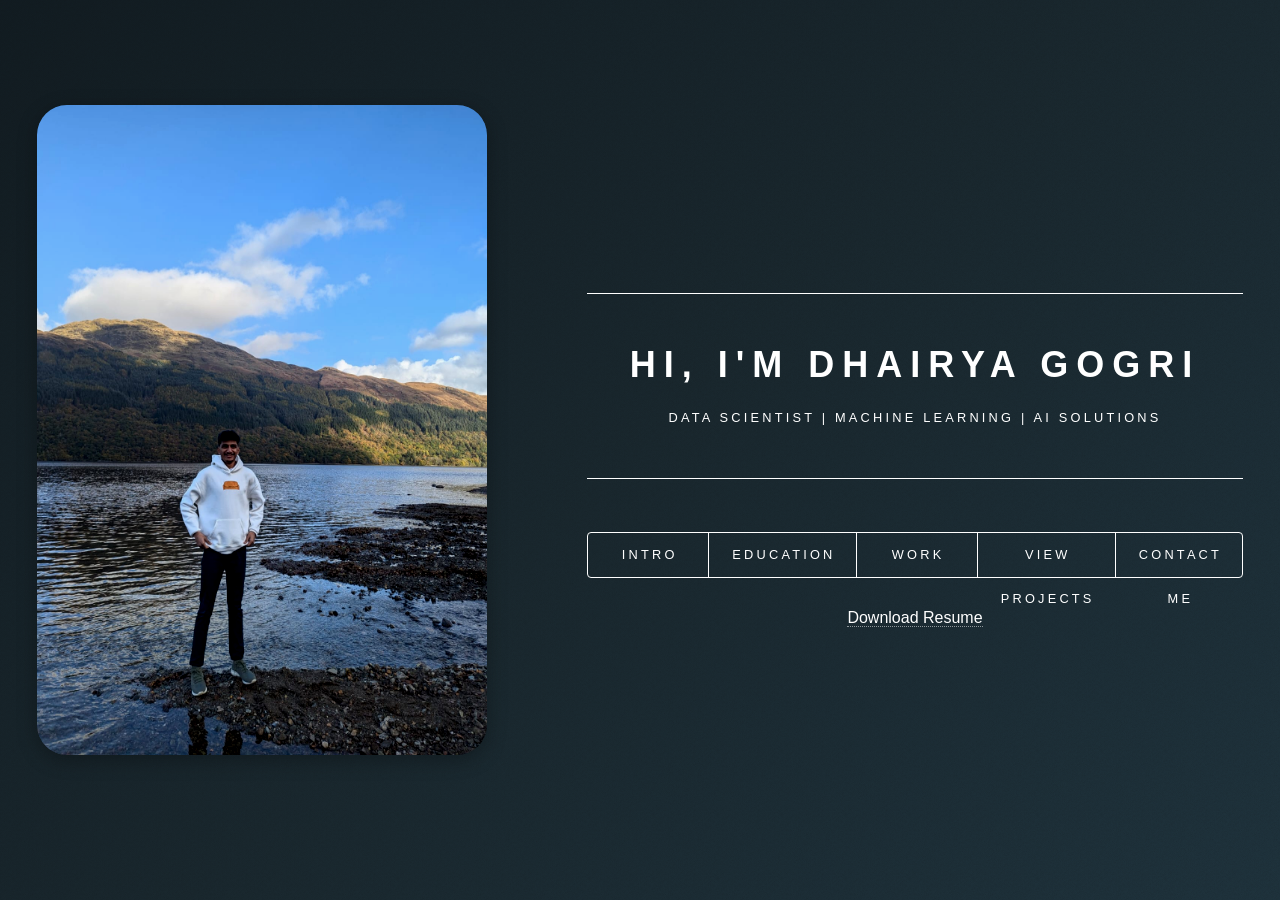
==== commit 654b22df: "Added image and changed font and also the layout o n the main page" ====
--- a/index.html
+++ b/index.html
@@ -14,16 +14,11 @@
 
 				<!-- Header -->
 					<header id="header">
-						
-							
-								 <img src="img.jpg" alt="Dhairya Gogri" class="profile-img">
-							
-						<section class="hero">
-
-  <div class="hero-text">
-
-  </div>
-</section>
+						<div class="header-left">
+							<img src="images/Img.jpg" alt="Dhairya Gogri" class="profile-img">
+						</div>
+
+						<div class="header-right">
 						<div class="content">
 							<div class="inner">
 								<h1>Hi, I'm Dhairya Gogri</h1>
@@ -31,6 +26,8 @@
 							</div>
 						</div>
 						<nav>
+							<br>
+							<br>
 							<ul>
 								<li><a href="#intro">Intro</a></li>
 								<li><a href="#education">Education</a></li>
@@ -41,6 +38,7 @@
 							</ul><br>
 							<a href="resume.pdf" class="btn-secondary">Download Resume</a>
 						</nav>
+						</div>
 					</header>
 
 				<!-- Main -->
--- a/assets/css/main.css
+++ b/assets/css/main.css
@@ -141,8 +141,8 @@
 
 	body, input, select, textarea {
 		color: #ffffff;
-		font-family: "Source Sans Pro", sans-serif;
-		font-weight: 300;
+		font-family: "Rubik", sans-serif;
+		font-weight: 500;
 		font-size: 1rem;
 		line-height: 1.65;
 	}
@@ -193,7 +193,7 @@
 			width: -moz-max-content;
 			width: -webkit-max-content;
 			width: -ms-max-content;
-			width: max-content;
+			width: calc(max-content + 20px);
 			padding-bottom: 0.5rem;
 			margin: 0 0 2rem 0;
 		}
@@ -1140,12 +1140,9 @@
 			-ms-transition-delay: 0.75s;
 			transition-delay: 0.75s;
 			background-image: linear-gradient(to top, rgba(19, 21, 25, 0.5), rgba(19, 21, 25, 0.5)), url("../../images/overlay.png");
-			background-size: auto,
- 256px 256px;
-			background-position: center,
- center;
-			background-repeat: no-repeat,
- repeat;
+			background-size: auto, 256px 256px;
+			background-position: center,center;
+			background-repeat: no-repeat,repeat;
 			z-index: 2;
 		}
 
@@ -1237,13 +1234,28 @@
 		}
 
 /* Header */
-
-	#header {
+		#header {
+  			display: flex;
+  			flex-direction: row;      /* only two children now */
+  			align-items: center;
+  			justify-content: center;  /* center both horizontally */
+  			gap: 100px;                /* space between image and text */
+  			padding: 20px;
+  			text-align: center;         /* text aligns left */
+			}
+
+		.header-right {
+  			
+  			flex-direction: column;   /* stack content + nav vertically */
+  			align-items: flex-start;  /* align everything left */
+			}
+
+	/*#header {
 		display: -moz-flex;
 		display: -webkit-flex;
 		display: -ms-flex;
 		display: flex;
-		-moz-flex-direction: column;
+		-moz-flex-direction: row;
 		-webkit-flex-direction: column;
 		-ms-flex-direction: column;
 		flex-direction: column;
@@ -1261,7 +1273,7 @@
 		background-image: radial-gradient(rgba(0, 0, 0, 0.25) 25%, rgba(0, 0, 0, 0) 55%);
 		max-width: 100%;
 		text-align: center;
-	}
+	}*/
 
 		#header > * {
 			-moz-transition: opacity 0.325s ease-in-out;
@@ -1272,7 +1284,14 @@
 			margin-top: 3.5rem;
 		}
 
-		
+		.header-left .profile-img {
+    		border-radius: 30px;
+    		max-width: 450px;      /* control size */
+    		height: 650px;
+			mix-blend-mode: overlay; /* more aggressive blending */
+    		filter: brightness(0.9) contrast(1.2);
+    		box-shadow: 0 5px 20px rgba(0,0,0,0.3);
+}
 
 		#header > :first-child {
 			margin-top: 0;
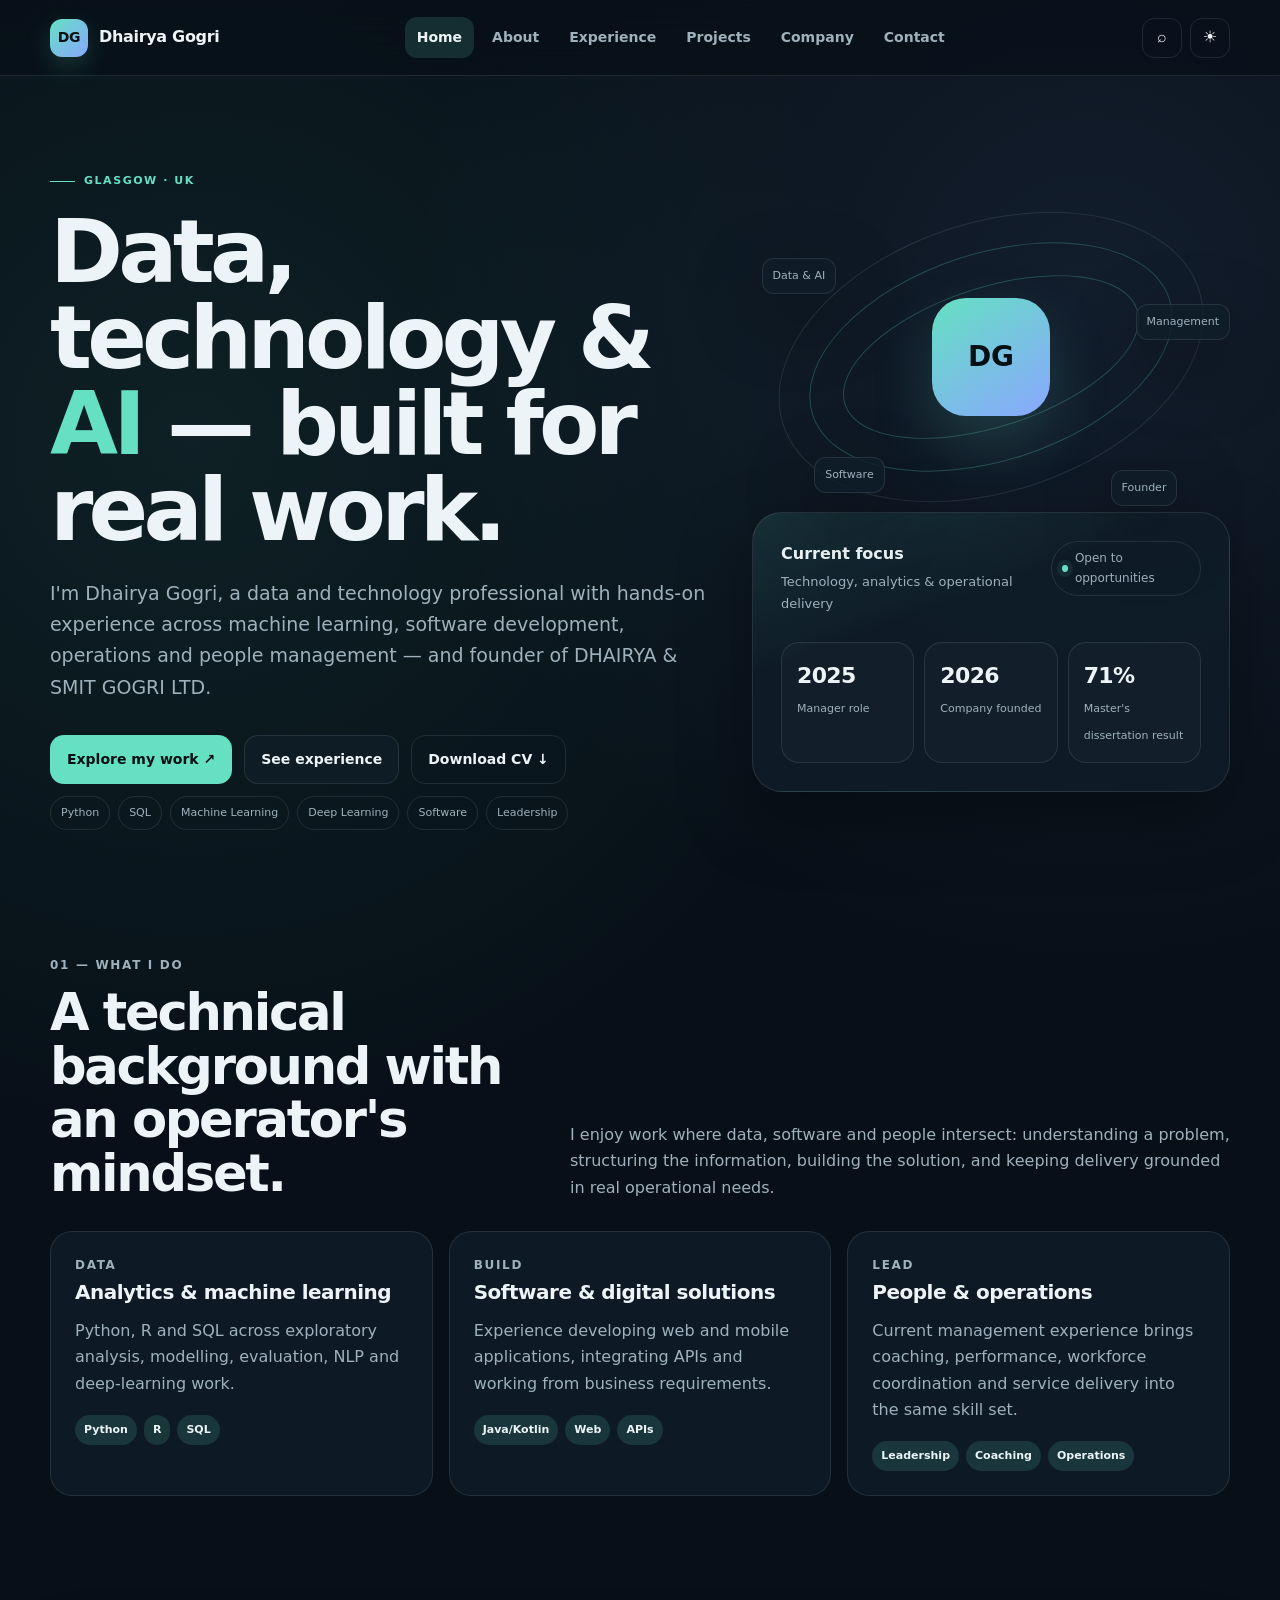
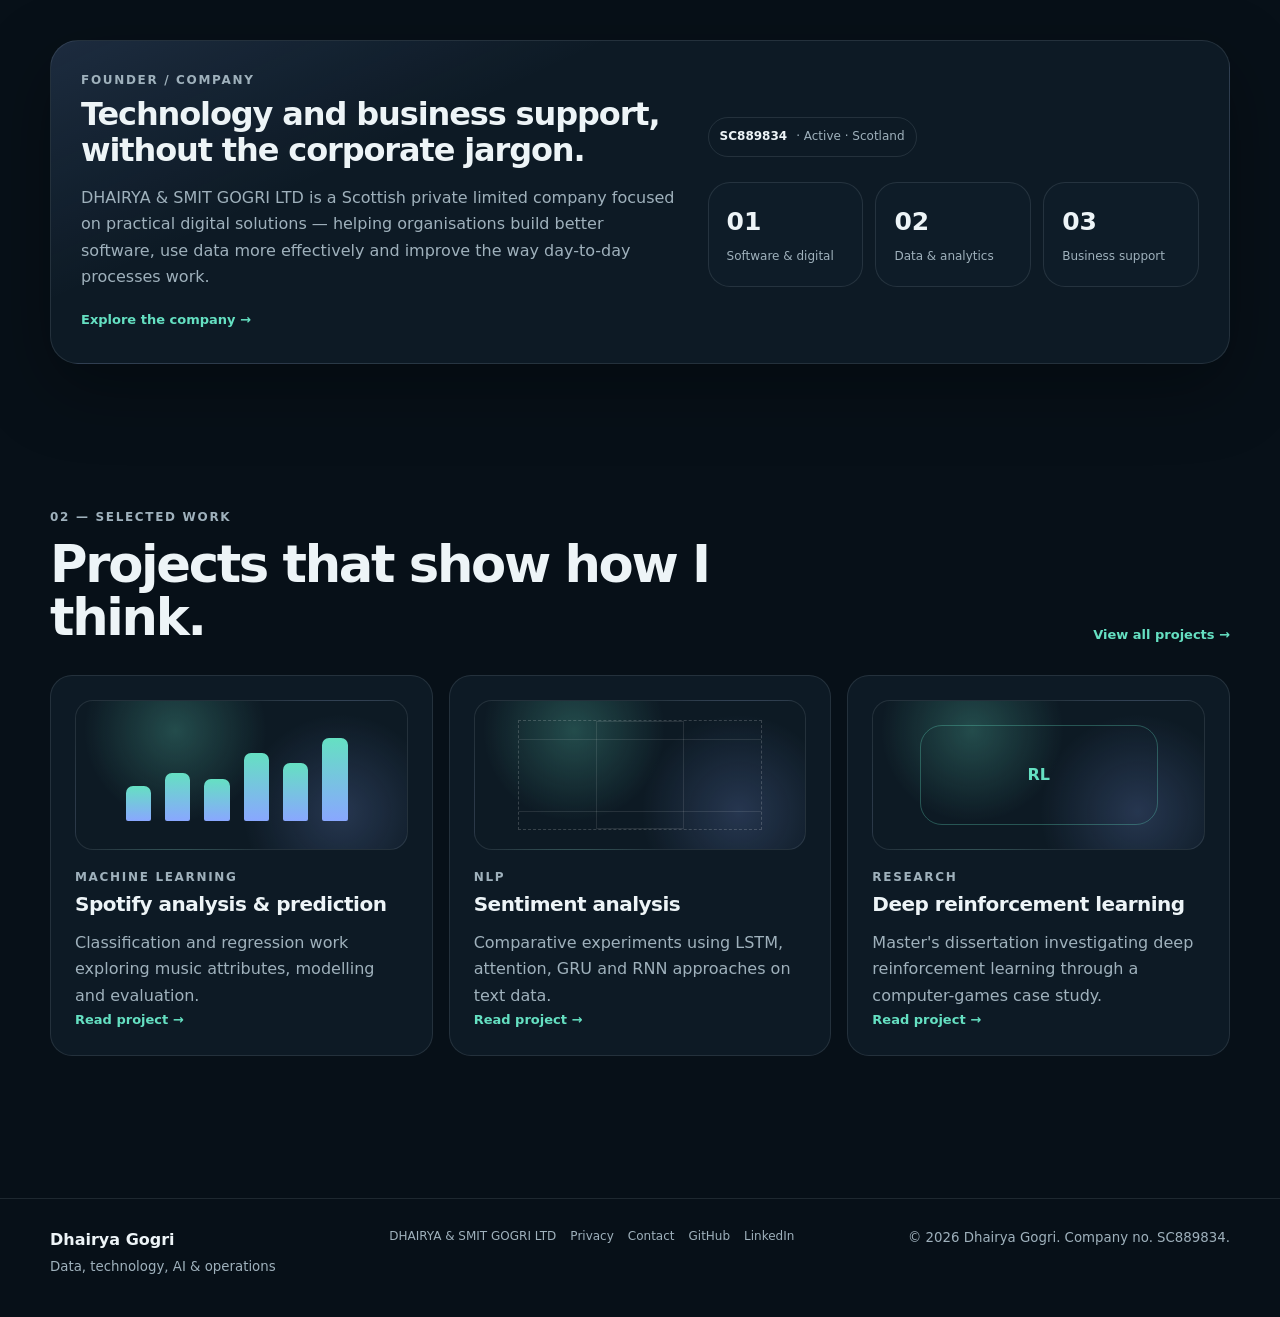
==== commit 703e106f: "Add files via upload" ====
--- a/index.html
+++ b/index.html
@@ -1,454 +1,174 @@
-<!DOCTYPE HTML>
-<html>
-	<head>
-		<title>Dhairya Gogri Portfolio</title>
-		<meta charset="utf-8" />
-		<meta name="viewport" content="width=device-width, initial-scale=1, user-scalable=no" />
-		<link rel="stylesheet" href="assets/css/main.css" />
-		<noscript><link rel="stylesheet" href="assets/css/noscript.css" /></noscript>
-	</head>
-	<body class="is-preload">
-
-		<!-- Wrapper -->
-			<div id="wrapper">
-
-				<!-- Header -->
-					<header id="header">
-						<div class="header-left">
-							<img src="images/Img.jpg" alt="Dhairya Gogri" class="profile-img">
-						</div>
-
-						<div class="header-right">
-						<div class="content">
-							<div class="inner">
-								<h1>Hi, I'm Dhairya Gogri</h1>
-								<p>Data Scientist | Machine Learning | AI Solutions</p>
-							</div>
-						</div>
-						<nav>
-							<br>
-							<br>
-							<ul>
-								<li><a href="#intro">Intro</a></li>
-								<li><a href="#education">Education</a></li>
-								<li><a href="#work">Work</a></li>
-								<li><a href="#projects">View Projects</a></li>
-								<li><a href="#contact">Contact Me</a></li>
-								<!--<li><a href="#elements">Elements</a></li>-->
-							</ul><br>
-							<a href="resume.pdf" class="btn-secondary">Download Resume</a>
-						</nav>
-						</div>
-					</header>
-
-				<!-- Main -->
-					<div id="main">
-
-						<!-- Intro -->
-							<article id="intro">
-								<h2 class="major">Intro</h2>
-								<span class="image main"><img src="images/newsletter.png" alt="" /></span>
-								<p>Welcome to my professional corner! I'm Dhairya Gogri, a dedicated and passionate data scientist based in Glasgow, with a Master's in Advanced Computer Science specializing in Data Science from the University of Strathclyde. My journey in the world of data has been fueled by a deep curiosity and a drive to uncover actionable insights from complex datasets.</p>
-								<p>My expertise spans across a range of data science domains, including:</p>
-								<ul>
-									<li>Machine Learning</li>
-									<li>Deep Learning</li>
-									<li>Data Analytics</li>
-									<li>Programming in Python, R, and SQL</li>
-									<li>Mobile and Web Development</li>
-								</ul>
-								<p>Throughout my academic and professional career, I've tackled diverse projects—from developing AI-powered applications and optimizing stock portfolios using genetic algorithms to exploring deep reinforcement learning in gaming environments.</p>
-								<p>At the core of my work is a passion for leveraging data to drive innovation and create meaningful impact. Whether it's through predictive modeling, data visualization, or collaborative projects, I am committed to pushing the boundaries of what's possible with data.</p>
-								<p>I invite you to explore my portfolio and learn more about the projects that have shaped my career. Let's connect and explore how we can harness the power of data to achieve remarkable outcomes.</p>
-							</article>
-
-						<!-- Education -->
-							<article id="education">
-								<h1 class="major">Education</h1>
-								<span class="image main"><img src="images/Strathclyde-university-banner.jpg" alt="" /></span>
-								<h3><b>Masters in Advanced Computer Science with Data Science</b></h3>
-                <p><b>University of Strathclyde, Glasgow</b></p>
-                <p><b>My Modules:</b></p>
-                <ul>
-                    <li>Distributed Information Systems</li>
-                    <li>Machine Learning</li>
-                    <li>Evolutionary Computing for Finance</li>
-                    <li>Deep Learning Theories and Practices</li>
-                    <li>Big Data Tools and Techniques</li>
-                    <li>Information Retrieval</li>
-                    <li>Legal, Ethical and Professional Issues for Information Society</li>
-                </ul>
-                <p><b>Dissertation:</b> Evaluation of deep reinforcement learning and its application through a case study in computer games. Successfully conducted a comprehensive research on deep reinforcement learning techniques applied to computer games, resulting in a commendable score of 71%.</p>
-                <p>Demonstrated expertise in data analysis, model tuning, algorithm evaluation, and the implementation of deep reinforcement learning methodologies. Developed exceptional self-discipline and adept time management skills while overcoming adversity caused by lecturer strikes, effectively adapting to reduced project timelines and ensuring the successful completion of the dissertation.</p>
-                <h3><b>Bachelor in Computer Engineering</b></h3>
-                <p><b>Mumbai University, Mumbai, India</b></p>
-                <p><b>My Modules:</b></p>
-                <ul>
-                    <li>Data Warehouse and Mining</li>
-                    <li>Human Machine Interaction</li>
-                    <li>Parallel and Distributed Systems</li>
-                    <li>Digital Forensic</li>
-                    <li>Cryptography and System Security</li>
-                    <li>Android Mobile Application</li>
-                    <li>Operating Systems</li>
-                    <li>System Programming and Compiler Construction</li>
-                    <li>Data Structures</li>
-                    <li>Object-Oriented Programming</li>
-                    <li>Network Threats and Attacks</li>
-                    <li>Cloud Computing</li>
-                    <li>Analysis of Algorithms</li>
-                </ul>
-                <p>Developed an AI-powered application for streamlined candidate selection, leveraging machine learning and natural language processing techniques to enhance the efficiency and accuracy of the recruitment process.</p>
-                <h3><b>Diploma in Computer Engineering</b></h3>
-                <p><b>K.J. Somaiya Polytechnic, Mumbai, India</b></p>
-                <p><b>My Modules:</b></p>
-                <ul>
-                    <li>Android Application</li>
-                    <li>Operating Systems</li>
-                    <li>System Security</li>
-                    <li>Linux and Network Administration</li>
-                    <li>Computer Graphics</li>
-                    <li>Core Java</li>
-                    <li>Management</li>
-                    <li>Microprocessor</li>
-                    <li>Embedded Systems</li>
-                    <li>Web Technologies</li>
-                    <li>Software Engineering</li>
-                    <li>Advanced Database</li>
-                </ul>
-                <p>Developed a fully functional Internet of Things (IoT) system by integrating Arduino hardware with an Android application, showcasing proficiency in hardware programming, software development, and IoT technologies.</p>
-            </article>
-
-						<!-- work -->
-							<article id="work">
-								<h2 class="major">Work</h2>
-								<span class="image main"><img src="images/data-analysis-vector-horizontal-banner_104589-1709.avif" alt="" /></span>
-								<h3><b>Application Developer</b></h3>
-                <h4>Vardhaman Enterprise, Mumbai, India</h4>
-                <ul>
-                    <li>Developed and maintained mobile applications using Java and Kotlin languages.</li>
-                    <li>Collaborated with cross-functional teams to design and develop mobile applications that met business requirements.</li>
-                    <li>Integrated Google Maps API and Firebase cloud messaging to enhance application functionality.</li>
-                    <li>Managed client interactions and achieved business targets consistently.</li>
-                </ul>
-                <h3><b>Web and App Developer</b></h3>
-                <h4>Prathamesh Enterprise, Mumbai, India</h4>
-                <ul>
-                    <li>Formulated and implemented improvements on performance of the website and minimized downtime by 10%.</li>
-                    <li>Performed website diagnosis and troubleshooting, implementing modern techniques to improve the website interface.</li>
-                    <li>Developed the application based on the website.</li>
-                </ul>
-                <h3><b>Retail Operations</b></h3>
-                <h4>Marks and Spencer,The Fort, Glasgow, U.K.</h4>
-                <ul>
-                    <li>Demonstrated good teamwork skills in working alongside the barista or till staff to make orders, in liaising with kitchen staff to serve orders to a high standard, and multitasking during peak times or working together with other staff when there are staffing shortages.</li>
-                    <li>Developed customer service skills, attention to detail, and the ability to work efficiently under pressure.</li>
-                </ul>
-            </article>
-				
-			<article id="projects">
-				<h2 class="major">Projects</h2>
-				
-				<p>Here are some of the exciting projects I've worked on, showcasing my skills in data science, machine learning, and software development.</p>
-				<p>These projects demonstrate my ability to solve complex problems, apply innovative solutions, and deliver impactful results.</p>
-				<ul class="collapsible-list">
-					<li>
-						<button class="collapsible">Spotify Classification</button>
-						<div class="content" style = "display:none">
-							<p>A machine learning project that classifies music genres using a Spotify dataset, implemented in Python with Jupyter Notebook.
-								<a href="https://github.com/DhairyaGogri/SpotifyClassification">SpotifyClassification</a></p>
-						</div>
-					</li><br/>
-					<li>
-						<button class="collapsible">Sentiment Analysis</button>
-						<div class="content" style = "display:none">
-							<p>This project employs LSTM, Attention, GRU, and RNN models for performing sentiment analysis on textual data.
-								<a href="https://github.com/DhairyaGogri/SentimentAnalysis">SentimentAnalysis</a></p>
-						</div>
-					</li><br/>
-					<li>
-						<button class="collapsible">Regression on Spotify</button>
-						<div class="content" style = "display:none">
-							<p>A regression analysis project for Spotify datasets, leveraging Python and Jupyter Notebook for data manipulation and visualization.
-								<a href="https://github.com/DhairyaGogri/RegressionSpotify">RegressionSpotify</a></p>
-						</div>
-					</li><br/>
-					<li>
-						<button class="collapsible">Stock Market Prediction</button>
-						<div class="content" style = "display:none">
-							<p>A project predicting stock prices for ten companies using historical data and machine learning models in Python.
-								<a href="https://github.com/DhairyaGogri/StockPrediction">StockPrediction</a></p>
-						</div>
-					</li><br/>
-					<li>
-						<button class="collapsible">Automatically Formulating Trading Rules</button>
-						<div class="content" style = "display:none">
-							<p>Develops trading rules for the stock market through automated analysis and machine learning algorithms.
-								<a href="https://github.com/DhairyaGogri/AutomaticallyFormulatingTradingules">AutomaticallyFormulatingTradingules</a></p>
-						</div>
-					</li><br/>
-					<li>
-						<button class="collapsible">Evolution of Deep Reinforcement Learning</button>
-						<div class="content" style = "display:none">
-							<p>An exploration of the advancements in deep reinforcement learning algorithms, using Python and Jupyter Notebook.
-								<a href="https://github.com/DhairyaGogri/Evolution-of-deep-reinforcement-learning-algorithm">Evolution-of-deep-reinforcement-learning-algorithm</a></p>
-						</div>
-					</li><br/>
-				</ul>
-				
-			</article>
-			
-						<!-- Contact -->
-						<article id="contact">
-							<h2 class="major">Contact</h2>
-							<form action="https://formspree.io/f/xovlgjqy" method="POST">
-								<div class="fields">
-									<div class="field half">
-										<label for="name">Name</label>
-										<input type="text" name="name" id="name" />
-									</div>
-									<div class="field half">
-										<label for="email">Email</label>
-										<input type="text" name="email" id="email" />
-									</div>
-									<div class="field">
-										<label for="message">Message</label>
-										<textarea name="message" id="message" rows="4"></textarea>
-									</div>
-								</div>
-								<ul class="actions">
-									<li><input type="submit" value="Send Message" class="primary" /></li>
-									<li><input type="reset" value="Reset" /></li>
-								</ul>
-							</form>
-							<ul class="icons">
-								<li><a href="https://www.facebook.com/DhairyaGogri97/" class="icon brands fa-facebook-f"><span class="label">Twitter</span></a></li>
-								<li><a href="https://www.linkedin.com/in/mrdhairyagogri/" class="icon brands fa-linkedin"><span class="label">Facebook</span></a></li>
-								<li><a href="https://www.instagram.com/dhairyagogri/" class="icon brands fa-instagram"><span class="label">Instagram</span></a></li>
-								<li><a href="https://github.com/DhairyaGogri" class="icon brands fa-github"><span class="label">GitHub</span></a></li>
-							</ul>
-						</article>
-		
-
-						<!----<script>  old way to send email, it goes through other email application
-						function sendEmail() {
-							var name = document.getElementById('name').value;
-							var email = document.getElementById('email').value;
-							var message = document.getElementById('message').value;
-							
-							var subject = 'Contact Form Submission from ' + name;
-							var body = 'Name: ' + name + '%0D%0A' +
-									   'Email: ' + email + '%0D%0A' +
-									   'Message: ' + message;
-						
-							var mailtoLink = 'mailto:?subject=' + encodeURIComponent(subject) + 
-											 '&body=' + encodeURIComponent(body);
-						
-							window.location.href = mailtoLink;
-						}
-						</script>-->
-						
-
-						<!-- Elements -->
-							<article id="elements">
-								<h2 class="major">Elements</h2>
-
-								<section>
-									<h3 class="major">Text</h3>
-									<p>This is <b>bold</b> and this is <strong>strong</strong>. This is <i>italic</i> and this is <em>emphasized</em>.
-									This is <sup>superscript</sup> text and this is <sub>subscript</sub> text.
-									This is <u>underlined</u> and this is code: <code>for (;;) { ... }</code>. Finally, <a href="#">this is a link</a>.</p>
-									<hr />
-									<h2>Heading Level 2</h2>
-									<h3>Heading Level 3</h3>
-									<h4>Heading Level 4</h4>
-									<h5>Heading Level 5</h5>
-									<h6>Heading Level 6</h6>
-									<hr />
-									<h4>Blockquote</h4>
-									<blockquote></blockquote>
-									<h4>Preformatted</h4>
-									<pre><code>i = 0;
-
-while (!deck.isInOrder()) {
-    print 'Iteration ' + i;
-    deck.shuffle();
-    i++;
-}
-
-print 'It took ' + i + ' iterations to sort the deck.';</code></pre>
-								</section>
-
-								<section>
-									<h3 class="major">Lists</h3>
-
-									<h4>Unordered</h4>
-									<ul>
-										<li></li>
-										<li></li>
-										<li></li>
-									</ul>
-
-									<h4>Alternate</h4>
-									<ul class="alt">
-										<li></li>
-										<li></li>
-										<li></li>
-									</ul>
-
-									<h4>Ordered</h4>
-									<ol>
-										<li></li>
-										<li></li>
-										<li></li>
-										<li></li>
-										<li></li>
-										<li></li>
-									</ol>
-									<h4>Icons</h4>
-									<ul class="icons">
-										<li><a href="#" class="icon brands fa-twitter"><span class="label">Twitter</span></a></li>
-										<li><a href="#" class="icon brands fa-facebook-f"><span class="label">Facebook</span></a></li>
-										<li><a href="#" class="icon brands fa-instagram"><span class="label">Instagram</span></a></li>
-										<li><a href="#" class="icon brands fa-github"><span class="label">Github</span></a></li>
-									</ul>
-
-									<h4>Actions</h4>
-									<ul class="actions">
-										<li><a href="#" class="button primary">Default</a></li>
-										<li><a href="#" class="button">Default</a></li>
-									</ul>
-									<ul class="actions stacked">
-										<li><a href="#" class="button primary">Default</a></li>
-										<li><a href="#" class="button">Default</a></li>
-									</ul>
-								</section>
-
-								<section>
-									<h3 class="major">Table</h3>
-									<h4>Default</h4>
-									<div class="table-wrapper">
-								
-									</div>
-
-									<h4>Alternate</h4>
-									<div class="table-wrapper">
-										<table class="alt">
-											
-										</table>
-									</div>
-								</section>
-
-								<section>
-									<h3 class="major">Buttons</h3>
-									<ul class="actions">
-										<li><a href="#" class="button primary">Primary</a></li>
-										<li><a href="#" class="button">Default</a></li>
-									</ul>
-									<ul class="actions">
-										<li><a href="#" class="button">Default</a></li>
-										<li><a href="#" class="button small">Small</a></li>
-									</ul>
-									<ul class="actions">
-										<li><a href="#" class="button primary icon solid fa-download">Icon</a></li>
-										<li><a href="#" class="button icon solid fa-download">Icon</a></li>
-									</ul>
-									<ul class="actions">
-										<li><span class="button primary disabled">Disabled</span></li>
-										<li><span class="button disabled">Disabled</span></li>
-									</ul>
-								</section>
-
-								<section>
-									<h3 class="major">Form</h3>
-									<form method="post" action="#">
-										<div class="fields">
-											<div class="field half">
-												<label for="demo-name">Name</label>
-												<input type="text" name="demo-name" id="demo-name" value="" placeholder="Jane Doe" />
-											</div>
-											<div class="field half">
-												<label for="demo-email">Email</label>
-												<input type="email" name="demo-email" id="demo-email" value="" placeholder="jane@untitled.tld" />
-											</div>
-											<div class="field">
-												<label for="demo-category">Category</label>
-												<select name="demo-category" id="demo-category">
-													<option value="">-</option>
-													<option value="1">Manufacturing</option>
-													<option value="1">Shipping</option>
-													<option value="1">Administration</option>
-													<option value="1">Human Resources</option>
-												</select>
-											</div>
-											<div class="field half">
-												<input type="radio" id="demo-priority-low" name="demo-priority" checked>
-												<label for="demo-priority-low">Low</label>
-											</div>
-											<div class="field half">
-												<input type="radio" id="demo-priority-high" name="demo-priority">
-												<label for="demo-priority-high">High</label>
-											</div>
-											<div class="field half">
-												<input type="checkbox" id="demo-copy" name="demo-copy">
-												<label for="demo-copy">Email me a copy</label>
-											</div>
-											<div class="field half">
-												<input type="checkbox" id="demo-human" name="demo-human" checked>
-												<label for="demo-human">Not a robot</label>
-											</div>
-											<div class="field">
-												<label for="demo-message">Message</label>
-												<textarea name="demo-message" id="demo-message" placeholder="Enter your message" rows="6"></textarea>
-											</div>
-										</div>
-										<ul class="actions">
-											<li><input type="submit" value="Send Message" class="primary" /></li>
-											<li><input type="reset" value="Reset" /></li>
-										</ul>
-									</form>
-								</section>
-
-							</article>
-
-					</div>
-
-				<!-- Footer -->
-					<footer id="footer">
-						
-					</footer>
-
-			</div>
-
-		<!-- BG -->
-			<div id="bg"></div>
-
-		<!-- Scripts -->
-			<script src="assets/js/jquery.min.js"></script>
-			<script src="assets/js/browser.min.js"></script>
-			<script src="assets/js/breakpoints.min.js"></script>
-			<script src="assets/js/util.js"></script>
-			<script src="assets/js/main.js"></script>
-
-			<script>
-				// JavaScript code for collapsible list
-				
-				// Get all collapsible buttons
-				var coll = document.getElementsByClassName("collapsible");
-				
-				// Add click event listener to each button
-				for (var i = 0; i < coll.length; i++) {
-					coll[i].addEventListener("click", function() {
-						this.classList.toggle("active");
-						var content = this.nextElementSibling;
-						if (content.style.display === "block") {
-							content.style.display = "none";
-						} else {
-							content.style.display = "block";
-						}
-					});
-				}
-				</script>
-
-	</body>
+<!doctype html>
+<html lang="en">
+<head>
+  <meta charset="utf-8">
+  <meta name="viewport" content="width=device-width,initial-scale=1">
+  <meta name="description" content="Dhairya Gogri — data, technology, AI and operations professional based in Glasgow.">
+  <meta name="theme-color" content="#071018">
+  <title>Home · Dhairya Gogri</title>
+  <link rel="icon" href="assets/favicon.svg" type="image/svg+xml">
+  <link rel="stylesheet" href="css/styles.css">
+</head>
+<body>
+<a class="skip-link" href="#main">Skip to content</a>
+
+<header class="navbar">
+  <div class="container nav-inner">
+    <a class="brand" href="index.html" aria-label="Dhairya Gogri home">
+      <span class="brand-mark">DG</span><span>Dhairya Gogri</span>
+    </a>
+    <nav class="nav-links" aria-label="Primary navigation">
+      <a href="index.html">Home</a>
+      <a href="about.html">About</a>
+      <a href="experience.html">Experience</a>
+      <a href="projects.html">Projects</a>
+      <a href="company.html">Company</a>
+      <a href="contact.html">Contact</a>
+    </nav>
+    <div class="nav-actions">
+      <button class="icon-btn" id="commandBtn" aria-label="Open site search" title="Search • Ctrl K">⌕</button>
+      <button class="icon-btn" id="themeToggle" aria-label="Toggle theme">☀</button>
+      <button class="menu-btn" aria-label="Open menu" aria-expanded="false">☰</button>
+    </div>
+  </div>
+</header>
+
+<main id="main">
+<section class="hero">
+  <div class="container hero-grid">
+    <div class="reveal">
+      <span class="eyebrow">Glasgow · UK</span>
+      <h1>Data, technology &amp; <span>AI</span> — built for real work.</h1>
+      <p class="lead">I'm Dhairya Gogri, a data and technology professional with hands-on experience across machine learning, software development, operations and people management — and founder of DHAIRYA &amp; SMIT GOGRI LTD.</p>
+      <div class="cta-row">
+        <a class="btn btn-primary" href="projects.html">Explore my work ↗</a>
+        <a class="btn btn-secondary" href="experience.html">See experience</a>
+        <a class="btn btn-ghost" href="https://github.com/DhairyaGogri/DhairyaGogri.github.io/raw/main/assets/resume.pdf">Download CV ↓</a>
+      </div>
+      <div class="hero-ribbon">
+        <span class="pill">Python</span><span class="pill">SQL</span><span class="pill">Machine Learning</span><span class="pill">Deep Learning</span><span class="pill">Software</span><span class="pill">Leadership</span>
+      </div>
+    </div>
+    <div class="hero-card reveal">
+      <div class="hero-art">
+        <div class="orbit"></div>
+        <div class="core">DG</div>
+        <span class="float-tag float-1">Data &amp; AI</span>
+        <span class="float-tag float-2">Management</span>
+        <span class="float-tag float-3">Software</span>
+        <span class="float-tag float-4">Founder</span>
+      </div>
+      <div class="profile-card">
+        <div class="profile-top">
+          <div>
+            <strong>Current focus</strong>
+            <div style="color:var(--muted);font-size:13px;margin-top:4px">Technology, analytics &amp; operational delivery</div>
+          </div>
+          <span class="status"><i></i> Open to opportunities</span>
+        </div>
+        <div class="metrics">
+          <div class="metric"><strong>2025</strong><span>Manager role</span></div>
+          <div class="metric"><strong>2026</strong><span>Company founded</span></div>
+          <div class="metric"><strong>71%</strong><span>Master's dissertation result</span></div>
+        </div>
+      </div>
+    </div>
+  </div>
+</section>
+
+<section class="section">
+  <div class="container">
+    <div class="section-head">
+      <div>
+        <div class="kicker">01 — What I do</div>
+        <h2>A technical background with an operator's mindset.</h2>
+      </div>
+      <p class="section-intro">I enjoy work where data, software and people intersect: understanding a problem, structuring the information, building the solution, and keeping delivery grounded in real operational needs.</p>
+    </div>
+    <div class="grid-3">
+      <article class="card reveal"><div class="kicker">Data</div><h3>Analytics &amp; machine learning</h3><p>Python, R and SQL across exploratory analysis, modelling, evaluation, NLP and deep-learning work.</p><div class="tag-row"><span class="tag">Python</span><span class="tag">R</span><span class="tag">SQL</span></div></article>
+      <article class="card reveal"><div class="kicker">Build</div><h3>Software &amp; digital solutions</h3><p>Experience developing web and mobile applications, integrating APIs and working from business requirements.</p><div class="tag-row"><span class="tag">Java/Kotlin</span><span class="tag">Web</span><span class="tag">APIs</span></div></article>
+      <article class="card reveal"><div class="kicker">Lead</div><h3>People &amp; operations</h3><p>Current management experience brings coaching, performance, workforce coordination and service delivery into the same skill set.</p><div class="tag-row"><span class="tag">Leadership</span><span class="tag">Coaching</span><span class="tag">Operations</span></div></article>
+    </div>
+  </div>
+</section>
+
+<section class="section">
+  <div class="container">
+    <div class="feature-panel reveal">
+      <div class="feature-grid">
+        <div>
+          <div class="kicker">Founder / company</div>
+          <h3>Technology and business support, without the corporate jargon.</h3>
+          <p>DHAIRYA &amp; SMIT GOGRI LTD is a Scottish private limited company focused on practical digital solutions — helping organisations build better software, use data more effectively and improve the way day-to-day processes work.</p>
+          <a class="mini-link" href="company.html">Explore the company →</a>
+        </div>
+        <div>
+          <div class="company-badge"><b>SC889834</b> · Active · Scotland</div>
+          <div class="stat-strip">
+            <div class="card"><strong>01</strong><span>Software &amp; digital</span></div>
+            <div class="card"><strong>02</strong><span>Data &amp; analytics</span></div>
+            <div class="card"><strong>03</strong><span>Business support</span></div>
+          </div>
+        </div>
+      </div>
+    </div>
+  </div>
+</section>
+
+<section class="section">
+  <div class="container">
+    <div class="section-head">
+      <div><div class="kicker">02 — Selected work</div><h2>Projects that show how I think.</h2></div>
+      <a class="mini-link" href="projects.html">View all projects →</a>
+    </div>
+    <div class="grid-3">
+      <article class="card project-card reveal"><div><div class="visual"><div class="visual-chart"><span class="bar" style="left:0;height:38%"></span><span class="bar" style="left:17%;height:52%"></span><span class="bar" style="left:34%;height:46%"></span><span class="bar" style="left:51%;height:74%"></span><span class="bar" style="left:68%;height:63%"></span><span class="bar" style="left:85%;height:90%"></span></div></div><div class="kicker">Machine learning</div><h3>Spotify analysis &amp; prediction</h3><p>Classification and regression work exploring music attributes, modelling and evaluation.</p></div><a class="mini-link" href="projects.html#spotify">Read project →</a></article>
+      <article class="card project-card reveal"><div><div class="visual"><div class="visual-grid"></div></div><div class="kicker">NLP</div><h3>Sentiment analysis</h3><p>Comparative experiments using LSTM, attention, GRU and RNN approaches on text data.</p></div><a class="mini-link" href="projects.html#sentiment">Read project →</a></article>
+      <article class="card project-card reveal"><div><div class="visual"><div style="width:72%;height:68%;border:1px solid rgba(101,224,194,.3);border-radius:22px;display:grid;place-items:center;color:var(--accent);font-weight:900">RL</div></div><div class="kicker">Research</div><h3>Deep reinforcement learning</h3><p>Master's dissertation investigating deep reinforcement learning through a computer-games case study.</p></div><a class="mini-link" href="projects.html#rl">Read project →</a></article>
+    </div>
+  </div>
+</section>
+</main>
+
+<footer class="footer">
+  <div class="container footer-grid">
+    <div>
+      <strong>Dhairya Gogri</strong><br>
+      <small>Data, technology, AI &amp; operations</small>
+    </div>
+    <div class="footer-links">
+      <a href="company.html">DHAIRYA &amp; SMIT GOGRI LTD</a>
+      <a href="privacy.html">Privacy</a>
+      <a href="contact.html">Contact</a>
+      <a href="https://github.com/DhairyaGogri" target="_blank" rel="noreferrer">GitHub</a>
+      <a href="https://www.linkedin.com/in/mrdhairyagogri/" target="_blank" rel="noreferrer">LinkedIn</a>
+    </div>
+    <small>&copy; <span id="year"></span> Dhairya Gogri. Company no. SC889834.</small>
+  </div>
+</footer>
+
+
+<div class="command" id="command" role="dialog" aria-modal="true" aria-label="Site search">
+  <div class="command-box">
+    <div class="command-input">
+      <input id="commandInput" type="search" placeholder="Jump to a page…" aria-label="Jump to a page">
+    </div>
+    <div class="command-list">
+      <a class="command-item" href="index.html"><span>Home</span><span class="kbd">01</span></a>
+      <a class="command-item" href="about.html"><span>About</span><span class="kbd">02</span></a>
+      <a class="command-item" href="experience.html"><span>Experience</span><span class="kbd">03</span></a>
+      <a class="command-item" href="projects.html"><span>Projects</span><span class="kbd">04</span></a>
+      <a class="command-item" href="company.html"><span>Company</span><span class="kbd">05</span></a>
+      <a class="command-item" href="contact.html"><span>Contact</span><span class="kbd">06</span></a>
+      <a class="command-item" href="https://github.com/DhairyaGogri" target="_blank" rel="noreferrer"><span>GitHub</span><span>↗</span></a>
+      <a class="command-item" href="https://www.linkedin.com/in/mrdhairyagogri/" target="_blank" rel="noreferrer"><span>LinkedIn</span><span>↗</span></a>
+    </div>
+  </div>
+</div>
+<div class="toast" id="toast"></div>
+
+<script>document.getElementById('year').textContent = new Date().getFullYear()</script>
+<script src="js/site.js"></script>
+</body>
 </html>
--- a/css/styles.css
+++ b/css/styles.css
@@ -0,0 +1,251 @@
+
+:root{
+  --bg:#071018;
+  --bg-soft:#0c1721;
+  --panel:rgba(16,30,42,.78);
+  --panel-solid:#0f202c;
+  --text:#edf4f7;
+  --muted:#9fb1bc;
+  --line:rgba(218,235,242,.11);
+  --accent:#65e0c2;
+  --accent-2:#89a7ff;
+  --accent-soft:rgba(101,224,194,.14);
+  --warning:#f4c66b;
+  --shadow:0 24px 70px rgba(0,0,0,.34);
+  --radius:24px;
+  --max:1180px;
+  --nav-h:76px;
+}
+*{box-sizing:border-box}
+html{scroll-behavior:smooth}
+body{
+  margin:0;
+  font-family:Inter, ui-sans-serif, system-ui, -apple-system, BlinkMacSystemFont, "Segoe UI", sans-serif;
+  background:
+    radial-gradient(circle at 15% 15%, rgba(101,224,194,.08), transparent 26%),
+    radial-gradient(circle at 85% 10%, rgba(137,167,255,.09), transparent 24%),
+    var(--bg);
+  color:var(--text);
+  line-height:1.65;
+  min-height:100vh;
+}
+body.light{
+  --bg:#f4f8f7;
+  --bg-soft:#e9f0ef;
+  --panel:rgba(255,255,255,.84);
+  --panel-solid:#ffffff;
+  --text:#10202a;
+  --muted:#526570;
+  --line:rgba(16,32,42,.12);
+  --accent:#087d69;
+  --accent-2:#425fc5;
+  --accent-soft:rgba(8,125,105,.1);
+  --shadow:0 18px 55px rgba(30,55,70,.14);
+}
+a{color:inherit}
+img{max-width:100%;display:block}
+button,input,textarea,select{font:inherit}
+button{cursor:pointer}
+.container{width:min(var(--max),calc(100% - 40px));margin-inline:auto}
+.skip-link{position:fixed;left:16px;top:16px;transform:translateY(-180%);padding:10px 14px;background:var(--text);color:var(--bg);z-index:100}
+.skip-link:focus{transform:none}
+.navbar{
+  position:sticky;top:0;z-index:50;height:var(--nav-h);
+  display:flex;align-items:center;
+  backdrop-filter:blur(18px);
+  background:color-mix(in srgb,var(--bg) 72%,transparent);
+  border-bottom:1px solid var(--line);
+}
+.nav-inner{display:flex;align-items:center;justify-content:space-between;gap:24px}
+.brand{display:inline-flex;align-items:center;gap:11px;text-decoration:none;font-weight:800;letter-spacing:-.02em}
+.brand-mark{width:38px;height:38px;border-radius:12px;display:grid;place-items:center;background:linear-gradient(135deg,var(--accent),var(--accent-2));color:#061014;font-size:14px;font-weight:900;box-shadow:0 9px 25px rgba(101,224,194,.18)}
+.nav-links{display:flex;align-items:center;gap:6px}
+.nav-links a{padding:9px 12px;border-radius:12px;text-decoration:none;color:var(--muted);font-size:14px;font-weight:650}
+.nav-links a:hover,.nav-links a.active{color:var(--text);background:var(--accent-soft)}
+.nav-actions{display:flex;align-items:center;gap:8px}
+.icon-btn,.menu-btn{
+  width:40px;height:40px;border-radius:12px;border:1px solid var(--line);
+  background:transparent;color:var(--text);display:grid;place-items:center
+}
+.icon-btn:hover,.menu-btn:hover{background:var(--accent-soft)}
+.menu-btn{display:none}
+main{overflow:clip}
+.hero{padding:88px 0 54px}
+.hero-grid{display:grid;grid-template-columns:1.16fr .84fr;gap:42px;align-items:center}
+.eyebrow{display:inline-flex;align-items:center;gap:9px;text-transform:uppercase;letter-spacing:.14em;font-size:11px;font-weight:800;color:var(--accent)}
+.eyebrow::before{content:"";width:25px;height:1px;background:currentColor}
+.hero h1{font-size:clamp(46px,7vw,88px);line-height:.98;letter-spacing:-.055em;margin:18px 0 24px;max-width:800px}
+.hero h1 span{color:var(--accent)}
+.lead{font-size:19px;color:var(--muted);max-width:720px}
+.cta-row{display:flex;gap:12px;flex-wrap:wrap;margin-top:32px}
+.btn{display:inline-flex;align-items:center;justify-content:center;gap:9px;padding:12px 16px;border-radius:14px;border:1px solid var(--line);text-decoration:none;font-weight:750;font-size:14px;transition:transform .2s,background .2s,border-color .2s}
+.btn:hover{transform:translateY(-2px)}
+.btn-primary{background:var(--accent);color:#061014;border-color:transparent}
+.btn-secondary{background:var(--panel);color:var(--text)}
+.btn-ghost{background:transparent}
+.hero-card{position:relative}
+.profile-card{
+  padding:28px;border:1px solid var(--line);border-radius:30px;
+  background:
+    linear-gradient(160deg,rgba(101,224,194,.10),transparent 36%),
+    var(--panel);
+  box-shadow:var(--shadow)
+}
+.profile-top{display:flex;justify-content:space-between;align-items:flex-start;gap:16px;margin-bottom:28px}
+.monogram{width:88px;height:88px;border-radius:24px;display:grid;place-items:center;background:linear-gradient(145deg,rgba(101,224,194,.22),rgba(137,167,255,.22));border:1px solid var(--line);font-size:27px;font-weight:900;letter-spacing:-.05em}
+.status{display:inline-flex;align-items:center;gap:7px;padding:7px 10px;border:1px solid var(--line);border-radius:999px;color:var(--muted);font-size:12px}
+.status i{width:7px;height:7px;border-radius:50%;background:var(--accent);box-shadow:0 0 0 5px rgba(101,224,194,.08)}
+.metrics{display:grid;grid-template-columns:repeat(3,1fr);gap:10px;margin-top:22px}
+.metric{padding:15px;border:1px solid var(--line);border-radius:18px;background:rgba(255,255,255,.02)}
+.metric strong{display:block;font-size:22px;letter-spacing:-.03em}
+.metric span{font-size:11px;color:var(--muted)}
+.hero-ribbon{margin-top:12px;display:flex;gap:8px;flex-wrap:wrap}
+.pill{padding:7px 10px;border:1px solid var(--line);border-radius:999px;color:var(--muted);font-size:11px}
+.section{padding:72px 0}
+.section-head{display:flex;justify-content:space-between;gap:30px;align-items:end;margin-bottom:30px}
+.kicker{font-size:12px;text-transform:uppercase;letter-spacing:.14em;color:var(--muted);font-weight:800}
+.section h2{font-size:clamp(32px,4vw,54px);line-height:1.05;letter-spacing:-.045em;margin:10px 0 0;max-width:730px}
+.section-intro{max-width:660px;color:var(--muted);margin:12px 0 0}
+.grid-3{display:grid;grid-template-columns:repeat(3,1fr);gap:16px}
+.grid-2{display:grid;grid-template-columns:repeat(2,1fr);gap:16px}
+.card{border:1px solid var(--line);border-radius:22px;background:var(--panel);padding:24px}
+.card:hover{border-color:rgba(101,224,194,.28)}
+.card h3{margin:0 0 9px;font-size:20px;letter-spacing:-.025em}
+.card p{margin:0;color:var(--muted)}
+.tag-row{display:flex;gap:7px;flex-wrap:wrap;margin-top:18px}
+.tag{display:inline-flex;padding:6px 9px;border-radius:999px;background:var(--accent-soft);color:var(--text);font-size:11px;font-weight:750}
+.feature-panel{
+  border:1px solid var(--line);border-radius:28px;padding:30px;
+  background:
+    linear-gradient(155deg,rgba(137,167,255,.12),transparent 30%),
+    var(--panel);
+  box-shadow:var(--shadow);
+}
+.feature-grid{display:grid;grid-template-columns:1.1fr .9fr;gap:26px;align-items:center}
+.feature-panel h3{font-size:32px;line-height:1.12;letter-spacing:-.035em;margin:6px 0 14px}
+.feature-panel p{color:var(--muted)}
+.stat-strip{display:grid;grid-template-columns:repeat(3,1fr);gap:12px;margin-top:25px}
+.stat-strip .card{padding:18px}
+.stat-strip strong{font-size:25px;display:block}
+.stat-strip span{color:var(--muted);font-size:12px}
+.timeline{position:relative;margin-top:10px}
+.timeline::before{content:"";position:absolute;left:8px;top:0;bottom:0;width:1px;background:var(--line)}
+.timeline-item{position:relative;padding-left:35px;margin-bottom:26px}
+.timeline-dot{position:absolute;left:1px;top:7px;width:15px;height:15px;border-radius:50%;background:var(--bg);border:3px solid var(--accent)}
+.timeline-card{border:1px solid var(--line);border-radius:22px;background:var(--panel);overflow:hidden}
+.timeline-summary{display:flex;justify-content:space-between;gap:20px;padding:22px 24px;cursor:pointer}
+.timeline-summary h3{margin:0;font-size:19px}
+.timeline-summary .meta{color:var(--muted);font-size:13px;margin-top:3px}
+.timeline-toggle{border:0;background:transparent;color:var(--muted);font-size:20px}
+.timeline-body{display:none;padding:0 24px 24px;color:var(--muted)}
+.timeline-card.open .timeline-body{display:block}
+.timeline-card.open .timeline-toggle{transform:rotate(45deg)}
+.bullets{padding-left:18px;margin:15px 0 0;color:var(--muted)}
+.bullets li{margin:7px 0}
+.page-hero{padding:70px 0 32px}
+.page-hero h1{font-size:clamp(42px,6vw,70px);letter-spacing:-.05em;line-height:1.02;margin:16px 0}
+.page-hero p{max-width:720px;color:var(--muted);font-size:18px}
+.filters{display:flex;gap:8px;flex-wrap:wrap;margin:22px 0}
+.filter{border:1px solid var(--line);background:transparent;color:var(--muted);padding:9px 12px;border-radius:999px;font-size:12px;font-weight:800}
+.filter.active,.filter:hover{background:var(--accent-soft);color:var(--text);border-color:rgba(101,224,194,.28)}
+.project-card{height:100%;display:flex;flex-direction:column;justify-content:space-between}
+.project-card .visual{height:150px;border-radius:18px;margin-bottom:18px;display:grid;place-items:center;border:1px solid var(--line);background:
+  radial-gradient(circle at 30% 20%, rgba(101,224,194,.25), transparent 35%),
+  radial-gradient(circle at 80% 75%, rgba(137,167,255,.20), transparent 34%),
+  #0d1a24;
+  overflow:hidden;
+}
+body.light .project-card .visual{background:#eaf3f1}
+.visual-grid{width:74%;height:74%;border:1px dashed rgba(255,255,255,.18);position:relative}
+body.light .visual-grid{border-color:rgba(16,32,42,.15)}
+.visual-grid::before,.visual-grid::after{content:"";position:absolute;inset:16% 0;border-top:1px solid rgba(255,255,255,.10);border-bottom:1px solid rgba(255,255,255,.10)}
+.visual-grid::after{inset:0 32%;border-left:1px solid rgba(255,255,255,.10);border-right:1px solid rgba(255,255,255,.10)}
+.visual-chart{width:70%;height:62%;position:relative}
+.bar{position:absolute;bottom:0;width:11%;border-radius:7px 7px 2px 2px;background:linear-gradient(180deg,var(--accent),var(--accent-2))}
+.process{display:grid;grid-template-columns:repeat(4,1fr);gap:10px;margin-top:25px}
+.process-step{padding:16px;border:1px solid var(--line);border-radius:16px}
+.process-step strong{display:block;font-size:13px}
+.process-step span{display:block;color:var(--muted);font-size:11px;margin-top:5px}
+.company-badge{display:inline-flex;align-items:center;gap:9px;padding:9px 11px;border:1px solid var(--line);border-radius:999px;color:var(--muted);font-size:12px}
+.company-badge b{color:var(--text)}
+.info-list{display:grid;gap:0}
+.info-row{display:grid;grid-template-columns:170px 1fr;gap:18px;padding:15px 0;border-bottom:1px solid var(--line)}
+.info-row dt{color:var(--muted);font-size:13px}
+.info-row dd{margin:0;font-weight:650}
+.notice{padding:16px 18px;border-radius:18px;background:rgba(244,198,107,.09);border:1px solid rgba(244,198,107,.18);color:var(--muted)}
+.contact-grid{display:grid;grid-template-columns:.82fr 1.18fr;gap:16px}
+.form-card form{display:grid;gap:14px}
+label{font-size:12px;font-weight:800;color:var(--muted)}
+.field{display:grid;gap:7px}
+input,textarea,select{
+  width:100%;border-radius:14px;border:1px solid var(--line);
+  background:rgba(255,255,255,.02);color:var(--text);padding:12px 13px;outline:none
+}
+input:focus,textarea:focus,select:focus{border-color:var(--accent);box-shadow:0 0 0 4px var(--accent-soft)}
+textarea{min-height:160px;resize:vertical}
+.form-note{font-size:11px;color:var(--muted)}
+.contact-item{display:flex;gap:13px;padding:14px 0;border-bottom:1px solid var(--line)}
+.contact-item b{display:block;font-size:13px}
+.contact-item span{display:block;color:var(--muted);font-size:12px;margin-top:3px}
+.footer{border-top:1px solid var(--line);padding:28px 0 38px;margin-top:70px}
+.footer-grid{display:flex;justify-content:space-between;gap:25px;align-items:start}
+.footer small{color:var(--muted)}
+.footer-links{display:flex;gap:14px;flex-wrap:wrap}
+.footer-links a{font-size:12px;color:var(--muted);text-decoration:none}
+.footer-links a:hover{color:var(--text)}
+.reveal{opacity:0;transform:translateY(18px);transition:opacity .7s ease,transform .7s ease}
+.reveal.visible{opacity:1;transform:none}
+.toast{
+  position:fixed;right:18px;bottom:18px;z-index:70;max-width:360px;
+  border:1px solid var(--line);background:var(--panel-solid);box-shadow:var(--shadow);
+  padding:13px 15px;border-radius:16px;color:var(--text);display:none
+}
+.toast.show{display:block}
+.kbd{font-size:11px;border:1px solid var(--line);padding:2px 6px;border-radius:6px;color:var(--muted)}
+.command{
+ position:fixed;inset:0;background:rgba(2,8,12,.55);backdrop-filter:blur(10px);z-index:100;display:none;align-items:flex-start;justify-content:center;padding:10vh 20px
+}
+.command.show{display:flex}
+.command-box{width:min(640px,100%);border:1px solid var(--line);border-radius:22px;background:var(--panel-solid);box-shadow:var(--shadow);overflow:hidden}
+.command-input{padding:15px 18px;border-bottom:1px solid var(--line)}
+.command-input input{border:0;box-shadow:none;padding:0;background:transparent}
+.command-list{padding:8px;max-height:55vh;overflow:auto}
+.command-item{display:flex;justify-content:space-between;gap:15px;padding:12px 14px;border-radius:13px;text-decoration:none;color:var(--text)}
+.command-item:hover{background:var(--accent-soft)}
+.toast-success{color:var(--accent)}
+.hero-art{min-height:310px;position:relative}
+.orbit{position:absolute;inset:20px;border:1px solid var(--line);border-radius:50%;transform:rotate(-18deg)}
+.orbit::before,.orbit::after{content:"";position:absolute;border:1px solid rgba(101,224,194,.25);border-radius:50%}
+.orbit::before{inset:30px}
+.orbit::after{inset:64px}
+.core{position:absolute;left:50%;top:50%;transform:translate(-50%,-50%);width:118px;height:118px;border-radius:34px;background:linear-gradient(145deg,var(--accent),var(--accent-2));display:grid;place-items:center;color:#061014;font-size:28px;font-weight:900;box-shadow:0 25px 60px rgba(101,224,194,.18)}
+.float-tag{position:absolute;padding:8px 10px;border:1px solid var(--line);border-radius:12px;background:var(--panel);color:var(--muted);font-size:11px;box-shadow:var(--shadow)}
+.float-1{left:2%;top:18%}.float-2{right:0;top:33%}.float-3{left:13%;bottom:6%}.float-4{right:11%;bottom:2%}
+.mini-link{font-size:13px;font-weight:800;color:var(--accent);text-decoration:none}
+.mini-link:hover{text-decoration:underline}
+@media(max-width:980px){
+ .hero-grid,.feature-grid,.contact-grid{grid-template-columns:1fr}
+ .grid-3{grid-template-columns:repeat(2,1fr)}
+ .nav-links{display:none;position:absolute;left:20px;right:20px;top:72px;flex-direction:column;align-items:stretch;background:var(--panel-solid);border:1px solid var(--line);padding:8px;border-radius:18px;box-shadow:var(--shadow)}
+ .nav-links.open{display:flex}
+ .nav-links a{padding:12px}
+ .menu-btn{display:grid}
+ .process{grid-template-columns:repeat(2,1fr)}
+}
+@media(max-width:680px){
+ .container{width:min(var(--max),calc(100% - 24px))}
+ .hero{padding-top:58px}
+ .section{padding:52px 0}
+ .grid-2,.grid-3,.metrics,.stat-strip{grid-template-columns:1fr}
+ .section-head{display:block}
+ .timeline-summary{align-items:flex-start}
+ .info-row{grid-template-columns:1fr;gap:3px}
+ .footer-grid{display:block}
+ .footer-links{margin-top:15px}
+ .hero-art{min-height:250px}
+}
+@media(prefers-reduced-motion:reduce){
+ html{scroll-behavior:auto}
+ *,*:before,*:after{animation-duration:.01ms!important;animation-iteration-count:1!important;transition-duration:.01ms!important}
+ .reveal{opacity:1;transform:none}
+}
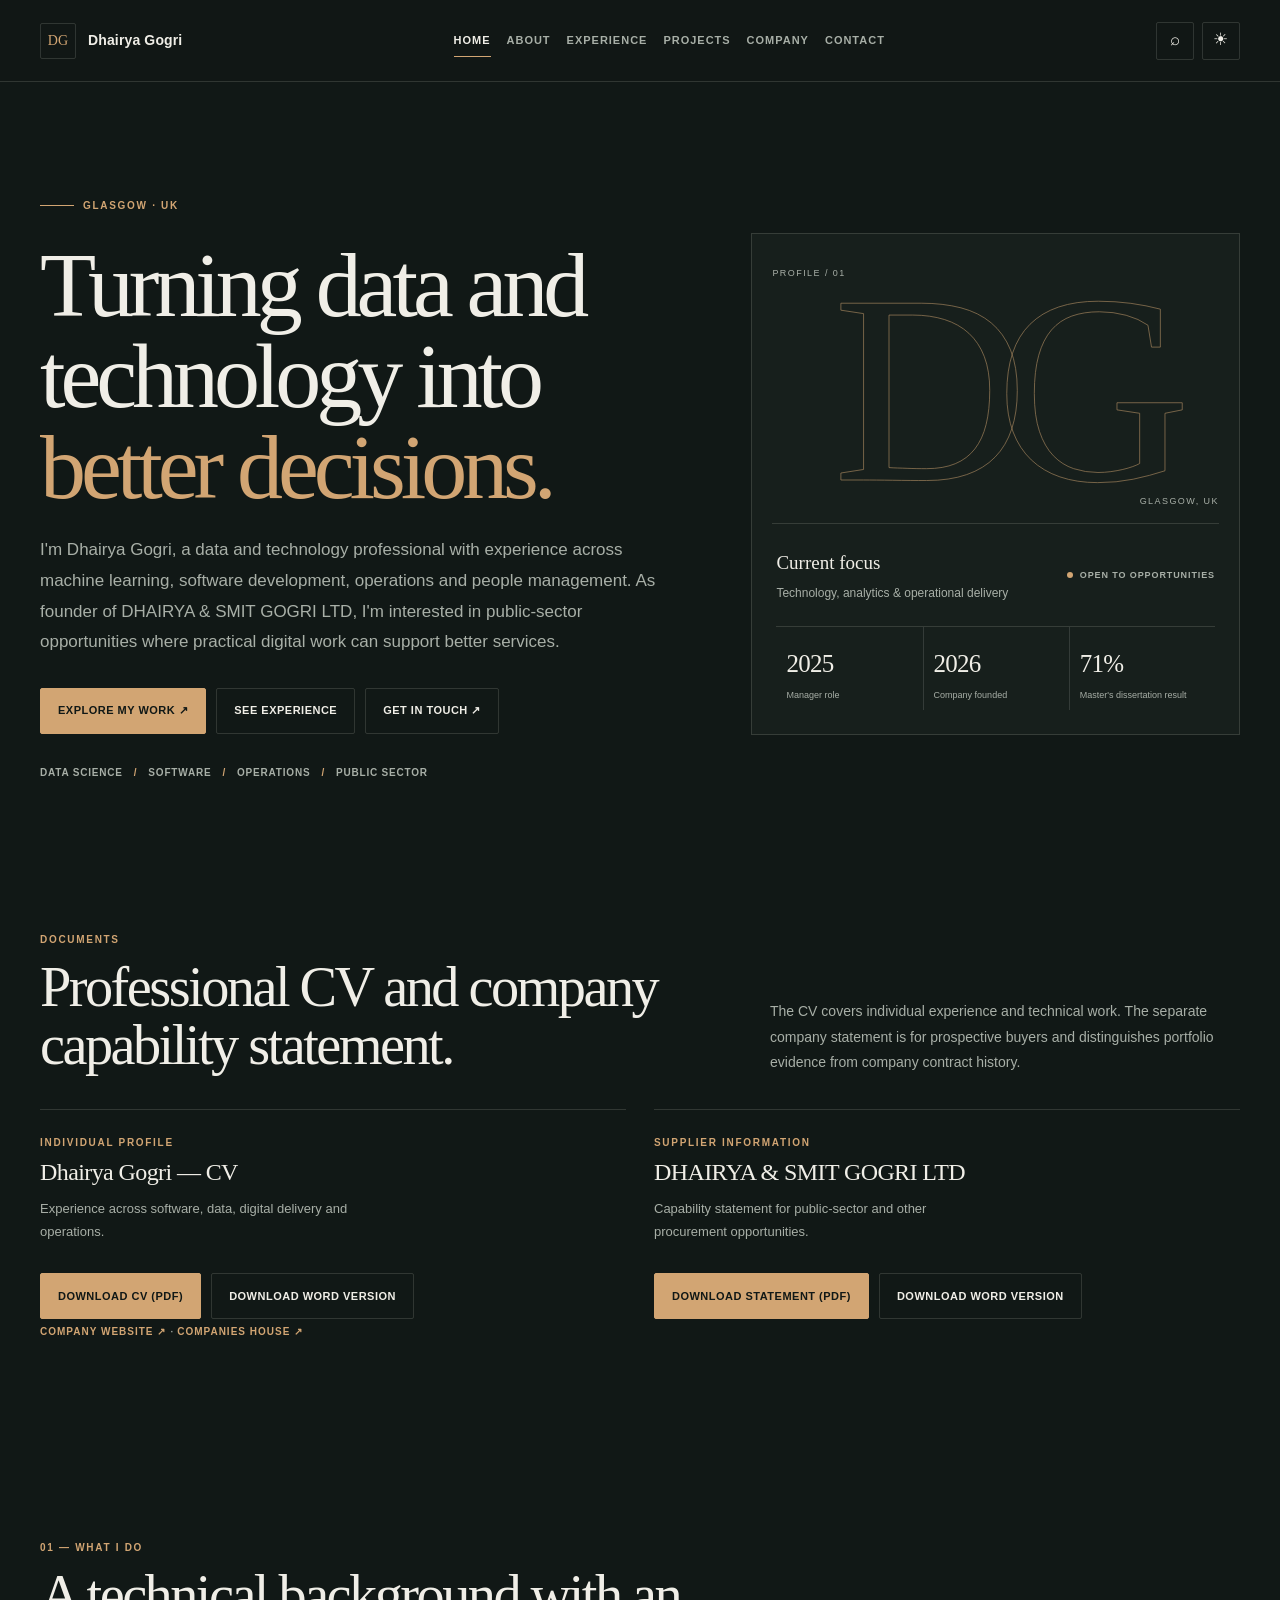
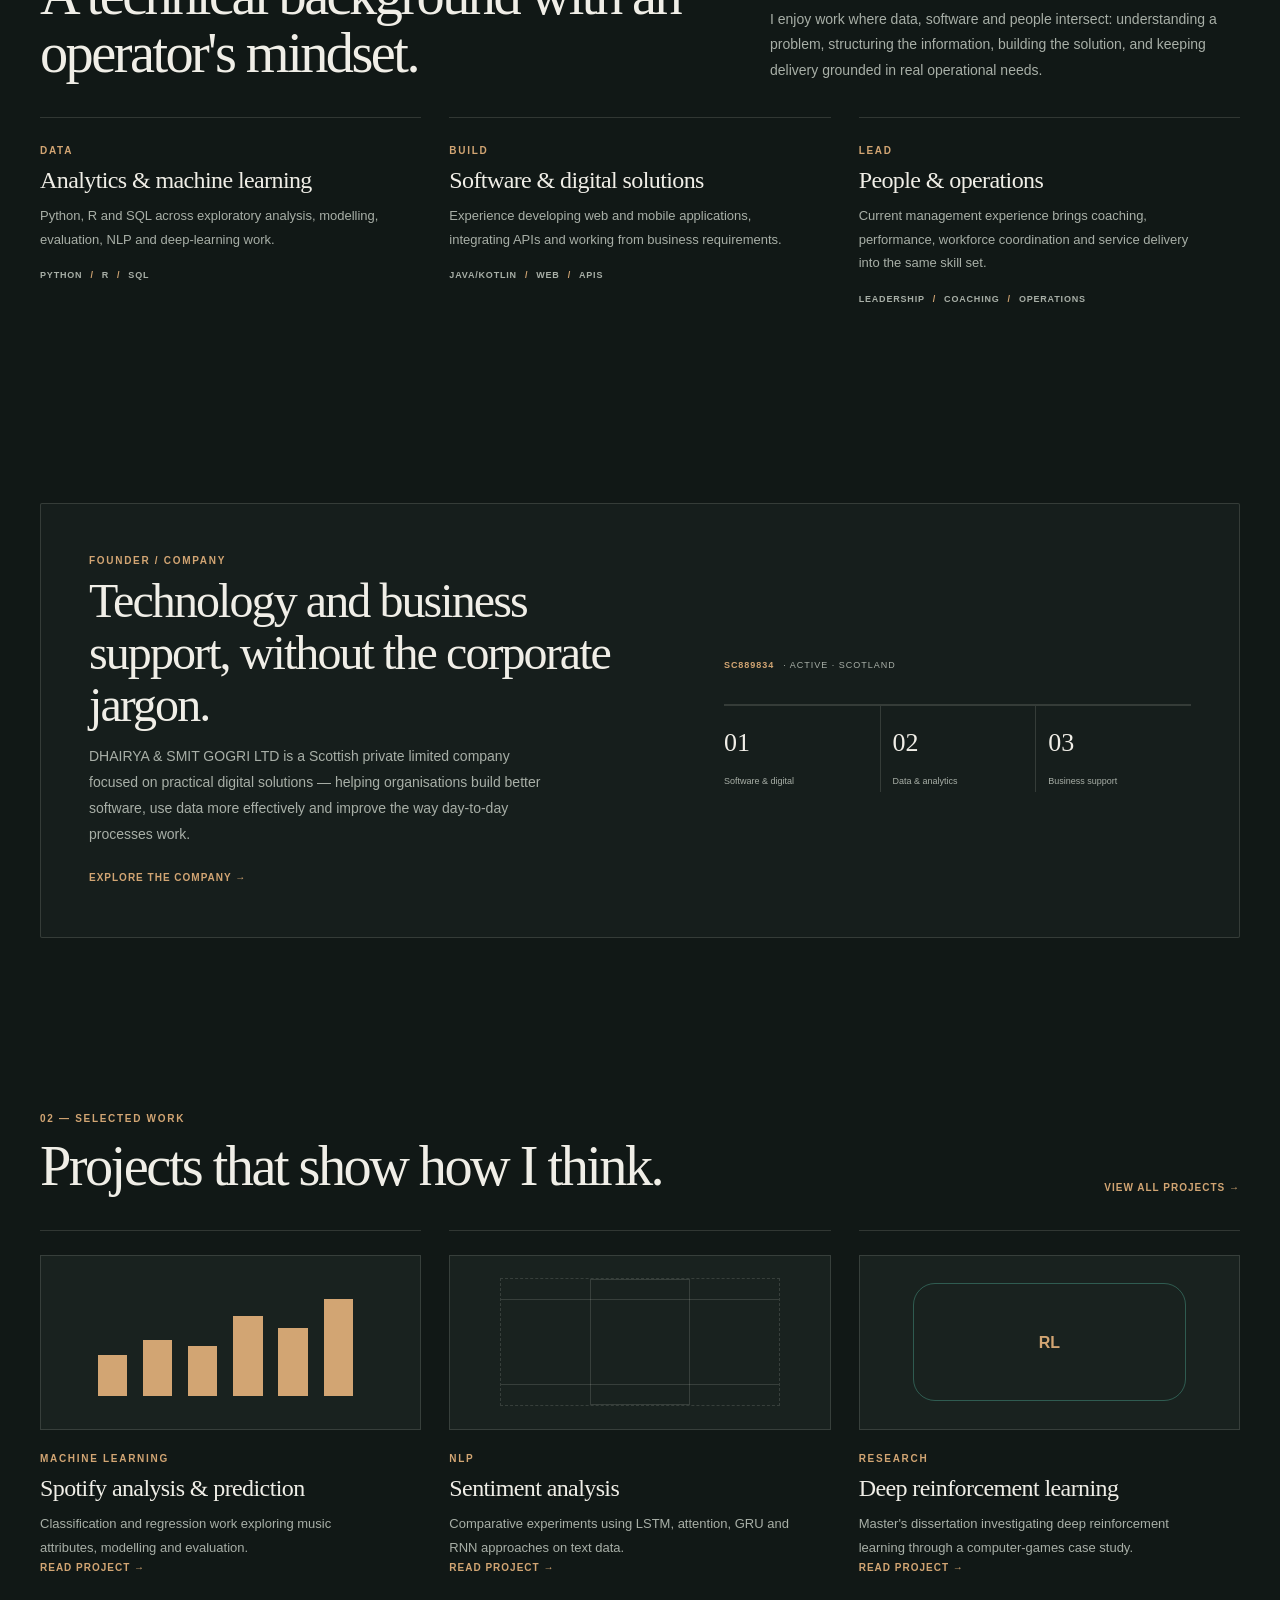
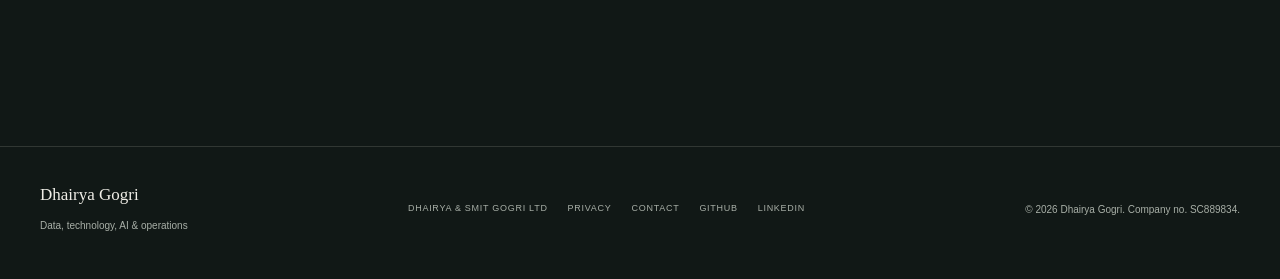
==== commit 975d8dea: "personal website update 21/11/2026 v2" ====
--- a/index.html
+++ b/index.html
@@ -38,31 +38,26 @@
   <div class="container hero-grid">
     <div class="reveal">
       <span class="eyebrow">Glasgow · UK</span>
-      <h1>Data, technology &amp; <span>AI</span> — built for real work.</h1>
-      <p class="lead">I'm Dhairya Gogri, a data and technology professional with hands-on experience across machine learning, software development, operations and people management — and founder of DHAIRYA &amp; SMIT GOGRI LTD.</p>
+      <h1>Turning data and technology into <span>better decisions.</span></h1>
+      <p class="lead">I'm Dhairya Gogri, a data and technology professional with experience across machine learning, software development, operations and people management. As founder of DHAIRYA &amp; SMIT GOGRI LTD, I'm interested in public-sector opportunities where practical digital work can support better services.</p>
       <div class="cta-row">
         <a class="btn btn-primary" href="projects.html">Explore my work ↗</a>
         <a class="btn btn-secondary" href="experience.html">See experience</a>
-        <a class="btn btn-ghost" href="https://github.com/DhairyaGogri/DhairyaGogri.github.io/raw/main/assets/resume.pdf">Download CV ↓</a>
+        <a class="btn btn-ghost" href="contact.html">Get in touch ↗</a>
       </div>
       <div class="hero-ribbon">
-        <span class="pill">Python</span><span class="pill">SQL</span><span class="pill">Machine Learning</span><span class="pill">Deep Learning</span><span class="pill">Software</span><span class="pill">Leadership</span>
+        <span class="pill">Data science</span><span class="pill">Software</span><span class="pill">Operations</span><span class="pill">Public sector</span>
       </div>
     </div>
     <div class="hero-card reveal">
-      <div class="hero-art">
-        <div class="orbit"></div>
+      <div class="hero-art" aria-hidden="true">
         <div class="core">DG</div>
-        <span class="float-tag float-1">Data &amp; AI</span>
-        <span class="float-tag float-2">Management</span>
-        <span class="float-tag float-3">Software</span>
-        <span class="float-tag float-4">Founder</span>
       </div>
       <div class="profile-card">
         <div class="profile-top">
           <div>
             <strong>Current focus</strong>
-            <div style="color:var(--muted);font-size:13px;margin-top:4px">Technology, analytics &amp; operational delivery</div>
+            <div class="profile-subtitle">Technology, analytics &amp; operational delivery</div>
           </div>
           <span class="status"><i></i> Open to opportunities</span>
         </div>
@@ -72,6 +67,36 @@
           <div class="metric"><strong>71%</strong><span>Master's dissertation result</span></div>
         </div>
       </div>
+    </div>
+  </div>
+</section>
+
+<section class="section" id="downloads">
+  <div class="container">
+    <div class="section-head">
+      <div><div class="kicker">Documents</div><h2>Professional CV and company capability statement.</h2></div>
+      <p class="section-intro">The CV covers individual experience and technical work. The separate company statement is for prospective buyers and distinguishes portfolio evidence from company contract history.</p>
+    </div>
+    <div class="grid-2">
+      <article class="card">
+        <div class="kicker">Individual profile</div>
+        <h3>Dhairya Gogri — CV</h3>
+        <p>Experience across software, data, digital delivery and operations.</p>
+        <div class="cta-row">
+          <a class="btn btn-primary" href="assets/Dhairya_Gogri_CV.pdf" download>Download CV (PDF)</a>
+          <a class="btn btn-secondary" href="assets/Dhairya_Gogri_CV.docx" download>Download Word version</a>
+        </div>
+        <p><a class="mini-link" href="https://dhairyagogri.github.io/mycompany/index.html" target="_blank" rel="noreferrer">Company website ↗</a> · <a class="mini-link" href="https://find-and-update.company-information.service.gov.uk/company/SC889834" target="_blank" rel="noreferrer">Companies House ↗</a></p>
+      </article>
+      <article class="card">
+        <div class="kicker">Supplier information</div>
+        <h3>DHAIRYA &amp; SMIT GOGRI LTD</h3>
+        <p>Capability statement for public-sector and other procurement opportunities.</p>
+        <div class="cta-row">
+          <a class="btn btn-primary" href="assets/Dhairya_Smit_Gogri_Ltd_Capability_Statement.pdf" download>Download statement (PDF)</a>
+          <a class="btn btn-secondary" href="assets/Dhairya_Smit_Gogri_Ltd_Capability_Statement.docx" download>Download Word version</a>
+        </div>
+      </article>
     </div>
   </div>
 </section>
--- a/css/styles.css
+++ b/css/styles.css
@@ -249,3 +249,311 @@
  *,*:before,*:after{animation-duration:.01ms!important;animation-iteration-count:1!important;transition-duration:.01ms!important}
  .reveal{opacity:1;transform:none}
 }
+
+/* Editorial portfolio system */
+:root{
+  --bg:#111816;
+  --bg-soft:#19221f;
+  --panel:rgba(25,34,31,.72);
+  --panel-solid:#19221f;
+  --text:#f0eee7;
+  --muted:#a8afa7;
+  --line:rgba(236,237,226,.14);
+  --accent:#d2a573;
+  --accent-2:#b96b4e;
+  --accent-soft:rgba(210,165,115,.11);
+  --warning:#d2a573;
+  --shadow:0 24px 70px rgba(0,0,0,.2);
+  --radius:4px;
+  --max:1200px;
+  --nav-h:82px;
+}
+body{
+  font-family:Inter, "Helvetica Neue", Arial, sans-serif;
+  background:
+    linear-gradient(90deg,transparent 0,transparent calc(50% - .5px),rgba(255,255,255,.018) 50%,transparent calc(50% + .5px)),
+    var(--bg);
+  line-height:1.7;
+}
+body.light{
+  --bg:#f4f1ea;
+  --bg-soft:#e9e4da;
+  --panel:rgba(255,255,255,.52);
+  --panel-solid:#faf8f3;
+  --text:#202725;
+  --muted:#68716c;
+  --line:rgba(32,39,37,.15);
+  --accent:#a45137;
+  --accent-2:#8b6a43;
+  --accent-soft:rgba(164,81,55,.08);
+  --warning:#8b6a43;
+  --shadow:0 22px 60px rgba(38,42,37,.08);
+  background:
+    linear-gradient(90deg,transparent 0,transparent calc(50% - .5px),rgba(32,39,37,.025) 50%,transparent calc(50% + .5px)),
+    var(--bg);
+}
+::selection{background:var(--accent);color:var(--bg)}
+:focus-visible{outline:2px solid var(--accent);outline-offset:4px}
+.container{width:min(var(--max),calc(100% - 64px))}
+.skip-link{background:var(--text);color:var(--bg);border-radius:2px}
+.navbar{
+  background:color-mix(in srgb,var(--bg) 94%,transparent);
+  backdrop-filter:blur(16px);
+}
+.brand{gap:12px;font-size:14px;letter-spacing:.01em}
+.brand-mark{
+  width:36px;height:36px;border:1px solid var(--line);border-radius:2px;
+  background:transparent;color:var(--accent);box-shadow:none;
+  font-family:Georgia,"Times New Roman",serif;font-weight:500;
+}
+.nav-links{gap:16px}
+.nav-links a{
+  position:relative;padding:10px 0;border-radius:0;background:none!important;
+  color:var(--muted);font-size:11px;font-weight:750;letter-spacing:.09em;text-transform:uppercase;
+}
+.nav-links a::after{
+  position:absolute;right:0;bottom:3px;left:0;height:1px;background:var(--accent);
+  content:"";transform:scaleX(0);transform-origin:left;transition:transform .2s ease;
+}
+.nav-links a:hover,.nav-links a.active{color:var(--text)}
+.nav-links a:hover::after,.nav-links a.active::after{transform:scaleX(1)}
+.icon-btn,.menu-btn{
+  width:38px;height:38px;border-radius:2px;border-color:var(--line);
+  font-size:17px;
+}
+.icon-btn:hover,.menu-btn:hover{background:var(--accent-soft)}
+main{overflow:clip}
+.hero{padding:105px 0 64px}
+.hero-grid{grid-template-columns:1.12fr .88fr;gap:clamp(36px,7vw,100px)}
+.eyebrow,.kicker{
+  color:var(--accent);font-size:10px;font-weight:750;letter-spacing:.17em;
+}
+.eyebrow::before{width:34px}
+.hero h1,.page-hero h1,.section h2,.card h3,.feature-panel h3{
+  font-family:Georgia,"Times New Roman",serif;font-weight:400;
+}
+.hero h1{
+  max-width:790px;margin:26px 0 22px;font-size:clamp(50px,7.2vw,92px);
+  line-height:.99;letter-spacing:-.055em;
+}
+.hero h1 span{color:var(--accent)}
+.lead{max-width:640px;color:var(--muted);font-size:17px;line-height:1.8}
+.cta-row{gap:10px;margin-top:30px}
+.btn{
+  min-height:46px;padding:12px 17px;border-radius:2px;
+  font-size:11px;font-weight:750;letter-spacing:.045em;
+  text-transform:uppercase;transition:background .2s,color .2s,border-color .2s;
+}
+.btn:hover{transform:none}
+.btn-primary{background:var(--accent);color:var(--bg);border-color:var(--accent)}
+body.light .btn-primary{color:#fff}
+.btn-primary:hover{background:transparent;color:var(--accent)}
+.btn-secondary{background:transparent}
+.btn-secondary:hover,.btn-ghost:hover{border-color:var(--accent);background:var(--accent-soft)}
+.hero-ribbon{gap:0;margin-top:30px}
+.pill{
+  padding:0;border:0;border-radius:0;color:var(--muted);
+  font-size:10px;font-weight:650;letter-spacing:.08em;text-transform:uppercase;
+}
+.pill+.pill::before{content:"/";margin:0 11px;color:var(--accent)}
+.hero-card{padding:20px;border:1px solid var(--line);background:var(--panel)}
+.hero-art{min-height:270px;border-bottom:1px solid var(--line);overflow:hidden}
+.orbit,.float-tag{display:none}
+.core{
+  inset:0;width:100%;height:100%;transform:none;border-radius:0;background:none;
+  color:transparent;-webkit-text-stroke:1px color-mix(in srgb,var(--accent) 70%,transparent);
+  font-family:Georgia,"Times New Roman",serif;font-size:clamp(150px,22vw,270px);
+  font-weight:400;letter-spacing:-.12em;line-height:1;box-shadow:none;opacity:.72;
+}
+.hero-art::before,.hero-art::after{
+  position:absolute;z-index:1;left:0;color:var(--muted);font-size:9px;
+  letter-spacing:.16em;text-transform:uppercase;
+}
+.hero-art::before{top:12px;content:"PROFILE / 01"}
+.hero-art::after{right:0;bottom:14px;left:auto;content:"GLASGOW, UK"}
+.profile-card{
+  padding:23px 4px 4px;border:0;border-radius:0;background:none;box-shadow:none;
+}
+.profile-top{align-items:center;margin-bottom:22px}
+.profile-top strong{font-family:Georgia,"Times New Roman",serif;font-size:19px;font-weight:400}
+.profile-subtitle{margin-top:4px;color:var(--muted);font-size:12px}
+.status{
+  padding:0;border:0;border-radius:0;color:var(--muted);
+  font-size:9px;font-weight:700;letter-spacing:.1em;text-transform:uppercase;
+}
+.status i{width:6px;height:6px;background:var(--accent);box-shadow:none}
+.metrics{gap:0;margin-top:0;border-top:1px solid var(--line)}
+.metric{
+  min-width:0;padding:16px 10px 8px;border:0;border-radius:0;
+  background:none;
+}
+.metric+.metric{border-left:1px solid var(--line)}
+.metric strong{font-family:Georgia,"Times New Roman",serif;font-size:25px;font-weight:400}
+.metric span{display:block;margin-top:4px;font-size:9px;line-height:1.4}
+.section{padding:86px 0}
+.section-head{gap:45px;margin-bottom:34px}
+.section h2{max-width:700px;font-size:clamp(36px,4.4vw,60px);line-height:1.04;letter-spacing:-.045em}
+.section-intro{max-width:470px;color:var(--muted);font-size:14px;line-height:1.8}
+.grid-3,.grid-2{gap:0 28px}
+.card{
+  border:0;border-top:1px solid var(--line);border-radius:0;
+  background:transparent;padding:24px 0;
+}
+.card:hover{border-color:var(--accent)}
+.card h3{margin:8px 0 10px;font-size:24px;line-height:1.15;letter-spacing:-.025em}
+.card p{max-width:48ch;font-size:13px;line-height:1.8}
+.tag-row{gap:0;margin-top:17px}
+.tag{
+  padding:0;background:none;color:var(--muted);
+  font-size:9px;font-weight:700;letter-spacing:.09em;text-transform:uppercase;
+}
+.tag+.tag::before{content:"/";padding:0 8px;color:var(--accent)}
+.feature-panel{
+  border:1px solid var(--line);border-radius:2px;padding:clamp(24px,4vw,48px);
+  background:var(--panel);box-shadow:none;
+}
+.feature-grid{gap:clamp(28px,5vw,70px)}
+.feature-panel h3{max-width:650px;font-size:clamp(30px,4vw,48px);line-height:1.08;letter-spacing:-.04em}
+.feature-panel p{max-width:60ch;color:var(--muted);font-size:14px;line-height:1.85}
+.mini-link{color:var(--accent);font-size:10px;letter-spacing:.1em;text-transform:uppercase}
+.stat-strip{gap:0;margin-top:28px;border-top:1px solid var(--line)}
+.stat-strip .card{padding:15px 10px 0 0}
+.stat-strip .card+.card{padding-left:12px;border-left:1px solid var(--line)}
+.stat-strip strong{font-family:Georgia,"Times New Roman",serif;font-size:26px;font-weight:400}
+.stat-strip span{font-size:9px;line-height:1.4}
+.company-badge{
+  padding:0;border:0;border-radius:0;color:var(--muted);
+  font-size:9px;letter-spacing:.11em;text-transform:uppercase;
+}
+.company-badge b{color:var(--accent)}
+.timeline{margin-top:0}
+.timeline::before{left:6px}
+.timeline-item{padding-left:33px;margin-bottom:18px}
+.timeline-dot{left:0;width:13px;height:13px;border-width:2px}
+.timeline-card{border:0;border-top:1px solid var(--line);border-radius:0;background:transparent}
+.timeline-summary{align-items:center;padding:20px 4px 20px 0}
+.timeline-summary h3{font-family:Georgia,"Times New Roman",serif;font-size:22px;font-weight:400}
+.timeline-summary .meta{font-size:10px;letter-spacing:.06em;text-transform:uppercase}
+.timeline-toggle{width:32px;height:32px;border:1px solid var(--line);border-radius:50%;font-size:16px}
+.timeline-body{padding:0 0 23px;color:var(--muted);font-size:13px}
+.bullets{font-size:13px}
+.page-hero{padding:96px 0 45px}
+.page-hero h1{max-width:900px;margin:20px 0;font-size:clamp(48px,7vw,82px);line-height:.98;letter-spacing:-.055em}
+.page-hero p{max-width:650px;color:var(--muted);font-size:16px;line-height:1.8}
+.filters{gap:0;margin:20px 0 34px;border-bottom:1px solid var(--line)}
+.filter{
+  margin-right:25px;padding:11px 0;border:0;border-radius:0;
+  background:none;color:var(--muted);font-size:9px;letter-spacing:.1em;text-transform:uppercase;
+}
+.filter.active,.filter:hover{
+  position:relative;border:0;background:none;color:var(--text);
+}
+.filter.active::after{
+  position:absolute;right:0;bottom:-1px;left:0;height:2px;background:var(--accent);content:"";
+}
+.project-card{min-height:100%}
+.project-card .visual{
+  height:175px;margin-bottom:20px;border:1px solid var(--line);border-radius:0;
+  background-color:var(--bg-soft);
+  background-image:linear-gradient(to right,transparent 49.8%,var(--line) 50%,transparent 50.2%),linear-gradient(to bottom,transparent 49.8%,var(--line) 50%,transparent 50.2%);
+  background-size:34px 34px;
+}
+.visual-grid{border-color:var(--line)}
+.visual-grid::before,.visual-grid::after{border-color:var(--line)}
+.bar{border-radius:0;background:var(--accent)}
+.process{gap:0;margin-top:30px;border-top:1px solid var(--line)}
+.process-step{padding:18px 14px;border:0;border-radius:0}
+.process-step+.process-step{border-left:1px solid var(--line)}
+.process-step strong{font-size:10px;letter-spacing:.1em;text-transform:uppercase}
+.process-step span{font-size:11px;line-height:1.6}
+.info-row{grid-template-columns:140px 1fr;padding:17px 0}
+.info-row dt{font-size:10px;letter-spacing:.1em;text-transform:uppercase}
+.info-row dd{font-size:13px;font-weight:500}
+.notice{border:1px solid var(--line);border-radius:2px;background:var(--panel);font-size:12px}
+.contact-grid{gap:45px}
+.form-card form{gap:18px}
+.field{gap:8px}
+label{font-size:9px;letter-spacing:.12em;text-transform:uppercase}
+input,textarea,select{
+  border-radius:2px;background:transparent;padding:13px 12px;font-size:13px;
+}
+input:focus,textarea:focus,select:focus{box-shadow:0 0 0 2px var(--accent-soft)}
+textarea{min-height:180px}
+.form-note{font-size:10px;line-height:1.6}
+.contact-item{gap:16px;padding:16px 0}
+.contact-item>div:first-child{width:24px;color:var(--accent);font-size:13px}
+.contact-item b{font-size:10px;letter-spacing:.1em;text-transform:uppercase}
+.contact-item span{font-size:12px}
+.footer{margin-top:60px;padding:34px 0 42px}
+.footer-grid{align-items:center}
+.footer strong{font-family:Georgia,"Times New Roman",serif;font-size:17px;font-weight:400}
+.footer-links{gap:20px}
+.footer-links a{font-size:9px;letter-spacing:.08em;text-transform:uppercase}
+.footer small{font-size:10px}
+.reveal{opacity:1;transform:none}
+.reveal.visible{opacity:1;transform:none}
+.toast{border-radius:2px}
+.command{background:rgba(5,9,8,.72)}
+.command-box{border-radius:3px}
+.command-item{border-radius:2px}
+.command-item:hover{background:var(--accent-soft)}
+@media(max-width:980px){
+  .container{width:min(var(--max),calc(100% - 48px))}
+  .hero-grid{grid-template-columns:1fr .9fr;gap:32px}
+  .nav-links{gap:14px}
+  .nav-links a{padding:11px 10px}
+}
+@media(max-width:820px){
+  .hero-grid,.feature-grid,.contact-grid{grid-template-columns:1fr}
+  .hero-card{max-width:650px}
+  .hero-art{min-height:240px}
+  .nav-links{display:none;position:absolute;left:24px;right:24px;top:72px;flex-direction:column;align-items:stretch;gap:2px;background:var(--panel-solid);border:1px solid var(--line);padding:10px 18px;border-radius:2px;box-shadow:var(--shadow)}
+  .nav-links.open{display:flex}
+  .nav-links a{padding:12px 0}
+  .nav-links a::after{bottom:4px}
+  .menu-btn{display:grid}
+}
+@media(max-width:680px){
+  .container{width:min(var(--max),calc(100% - 32px))}
+  .hero{padding:68px 0 38px}
+  .hero h1{font-size:clamp(48px,13vw,68px)}
+  .hero-grid{gap:35px}
+  .hero-card{padding:14px}
+  .hero-art{min-height:205px}
+  .core{font-size:180px}
+  .section{padding:58px 0}
+  .section-head{display:block}
+  .section-intro{margin-top:18px}
+  .grid-2,.grid-3{grid-template-columns:1fr}
+  .metrics{grid-template-columns:repeat(3,1fr)}
+  .stat-strip{grid-template-columns:repeat(3,1fr)}
+  .feature-panel{padding:23px}
+  .page-hero{padding:68px 0 28px}
+  .page-hero h1{font-size:clamp(44px,12vw,64px)}
+  .timeline-summary{align-items:flex-start}
+  .process{grid-template-columns:repeat(2,1fr)}
+  .process-step:nth-child(3){border-left:0}
+  .process-step:nth-child(n+3){border-top:1px solid var(--line)}
+  .info-row{grid-template-columns:1fr;gap:4px}
+  .footer-grid{display:grid;gap:18px}
+  .footer-links{margin-top:0}
+}
+.case-study{
+  width:100%;margin-top:18px;border-top:1px solid var(--line);
+}
+.case-study summary{
+  padding:12px 0;color:var(--accent);cursor:pointer;
+  font-size:10px;font-weight:750;letter-spacing:.1em;text-transform:uppercase;
+}
+.case-study summary::marker{color:var(--accent)}
+.case-study-body{padding:0 0 8px}
+.case-study-body h4{
+  margin:16px 0 5px;color:var(--text);font-family:Georgia,"Times New Roman",serif;
+  font-size:17px;font-weight:400;
+}
+.case-study-body p,.case-study-body li{font-size:12px;line-height:1.75}
+.case-study-body .bullets{padding-left:17px}
+.case-study-caveat{
+  margin-top:15px;padding:12px;border-left:2px solid var(--accent);
+  background:var(--accent-soft);color:var(--muted);
+}
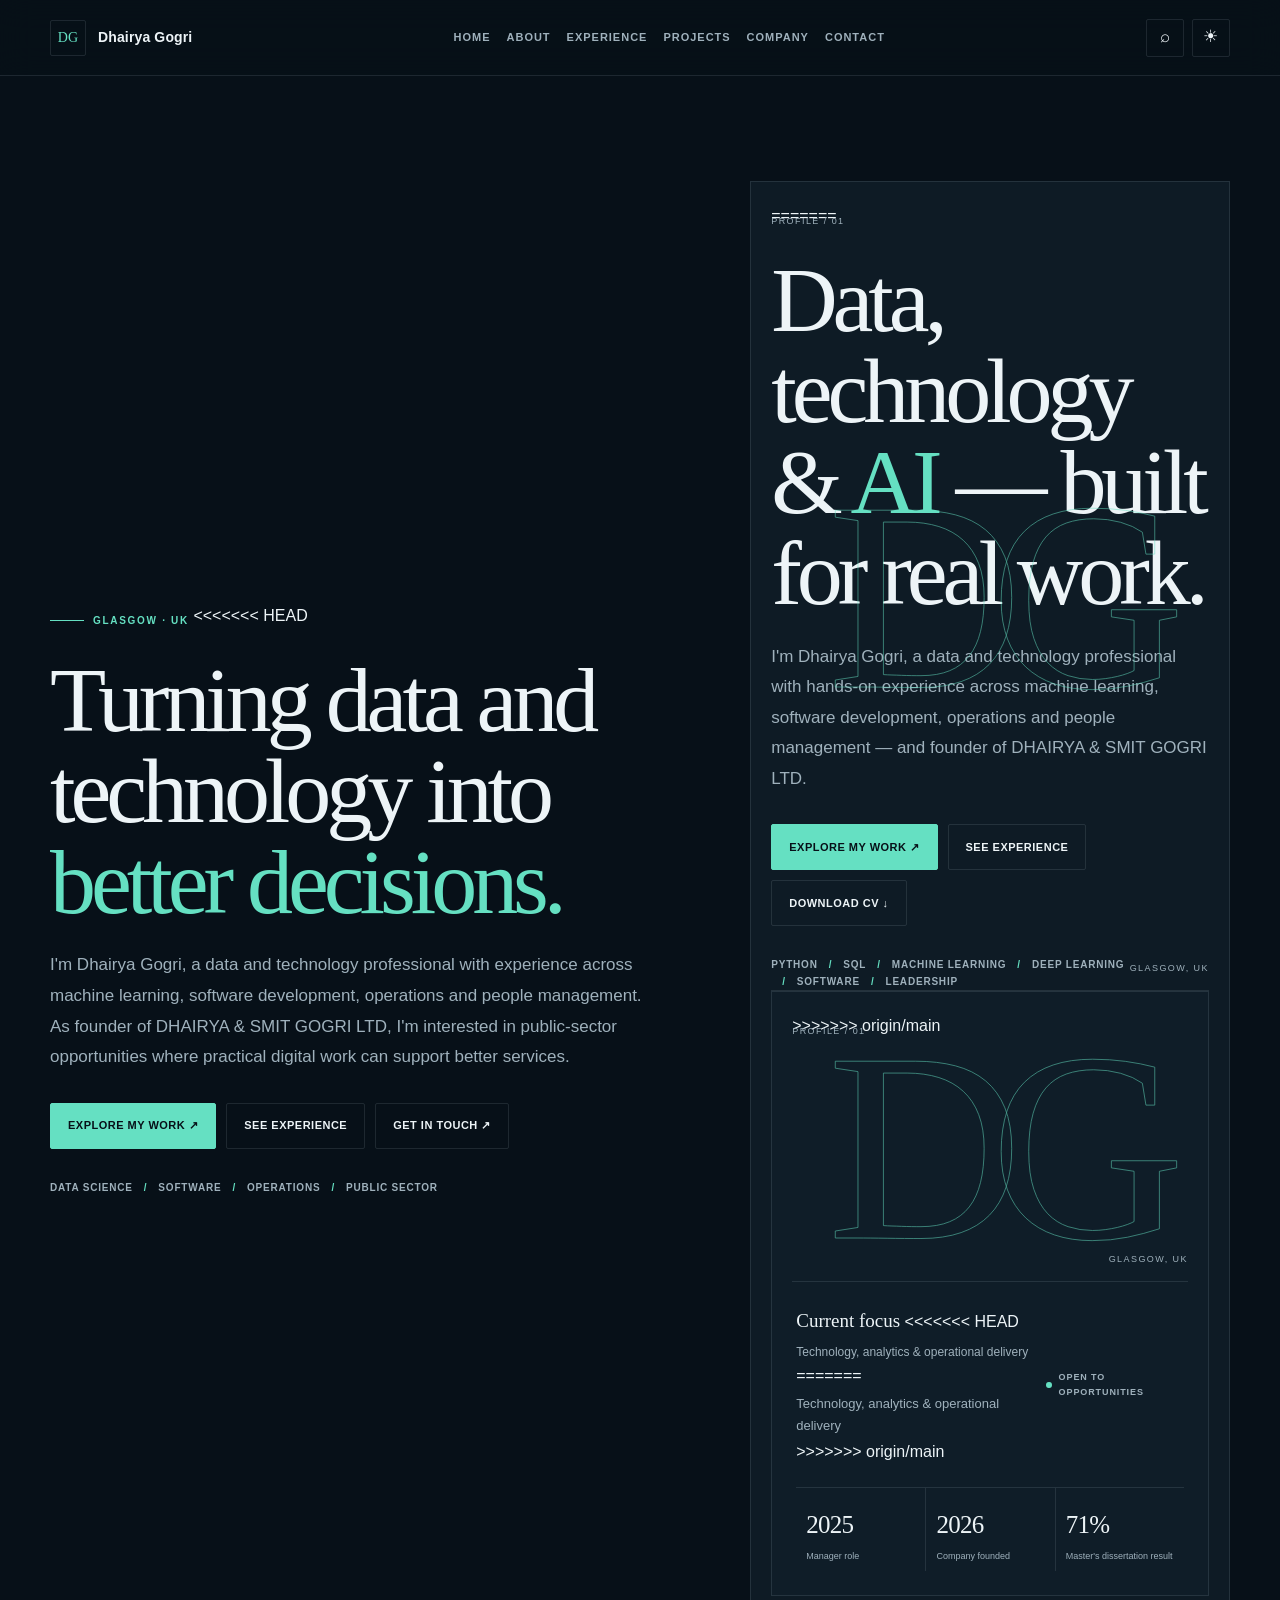
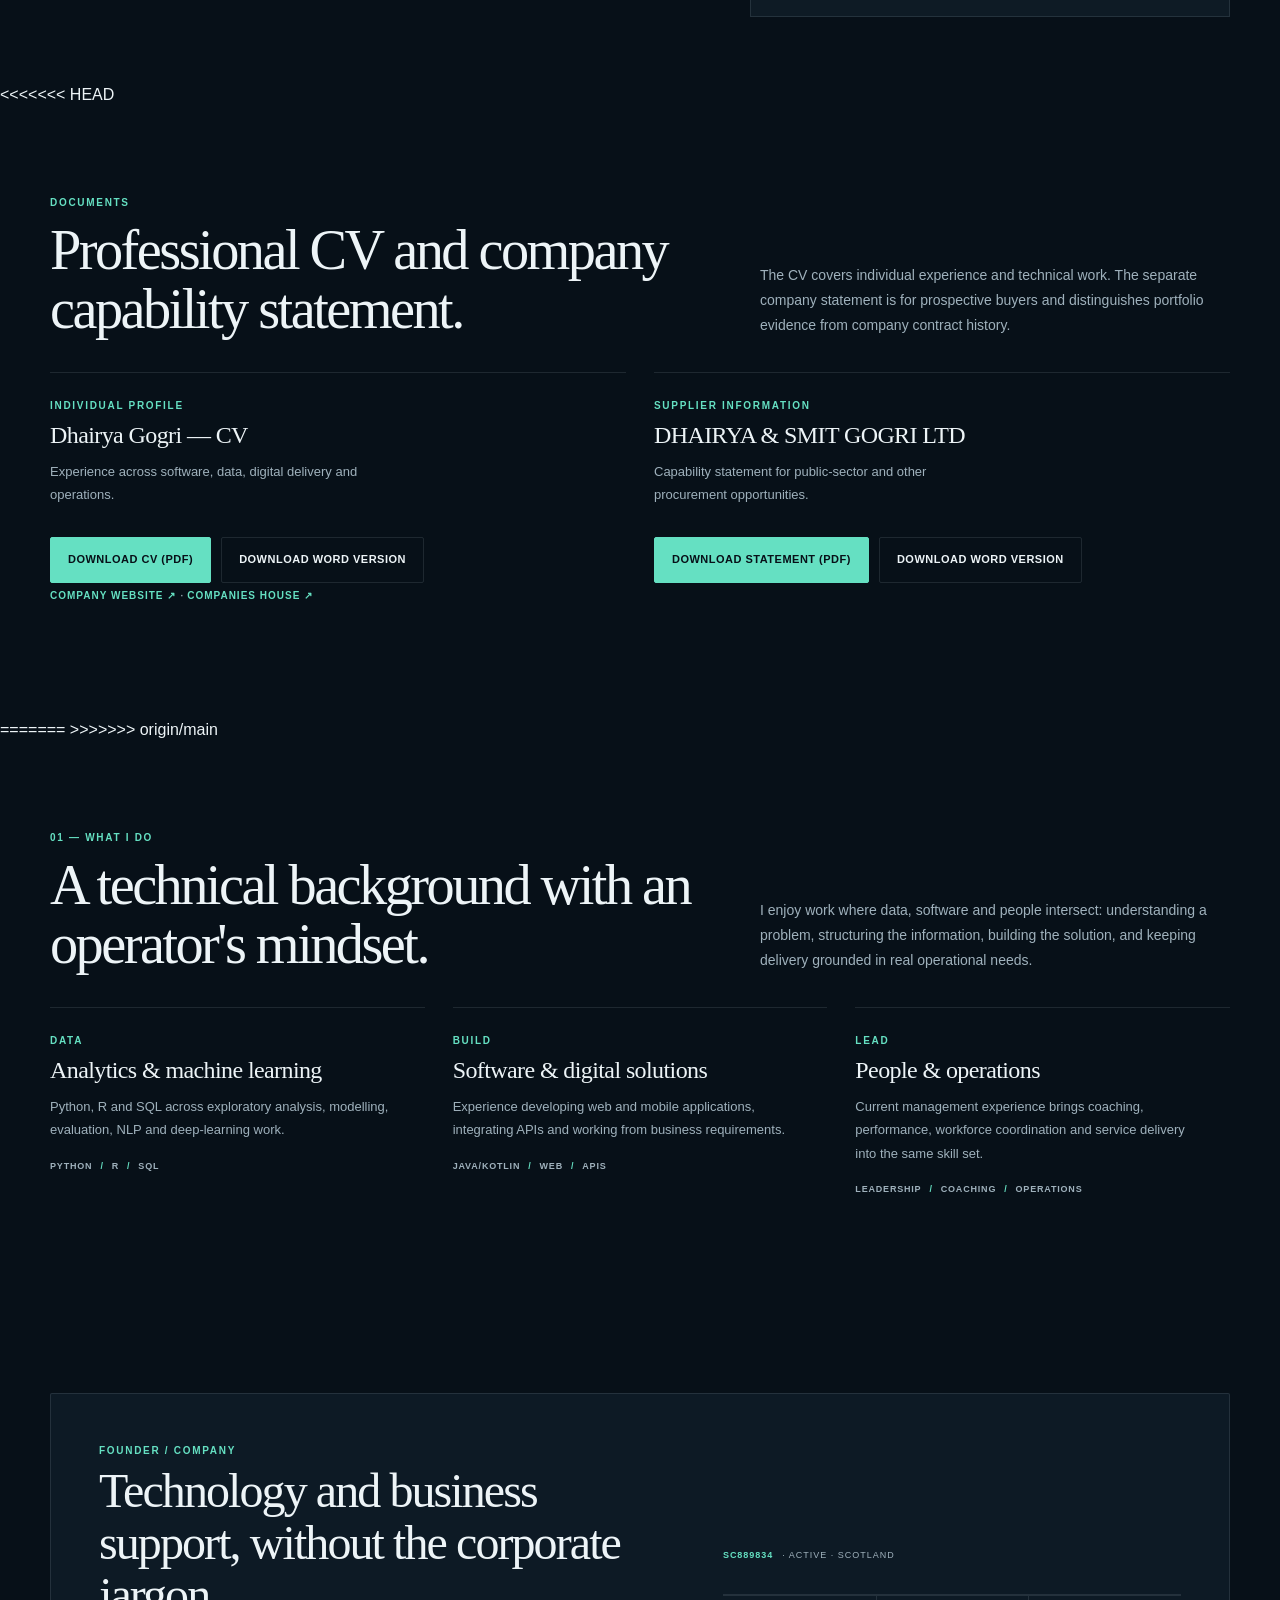
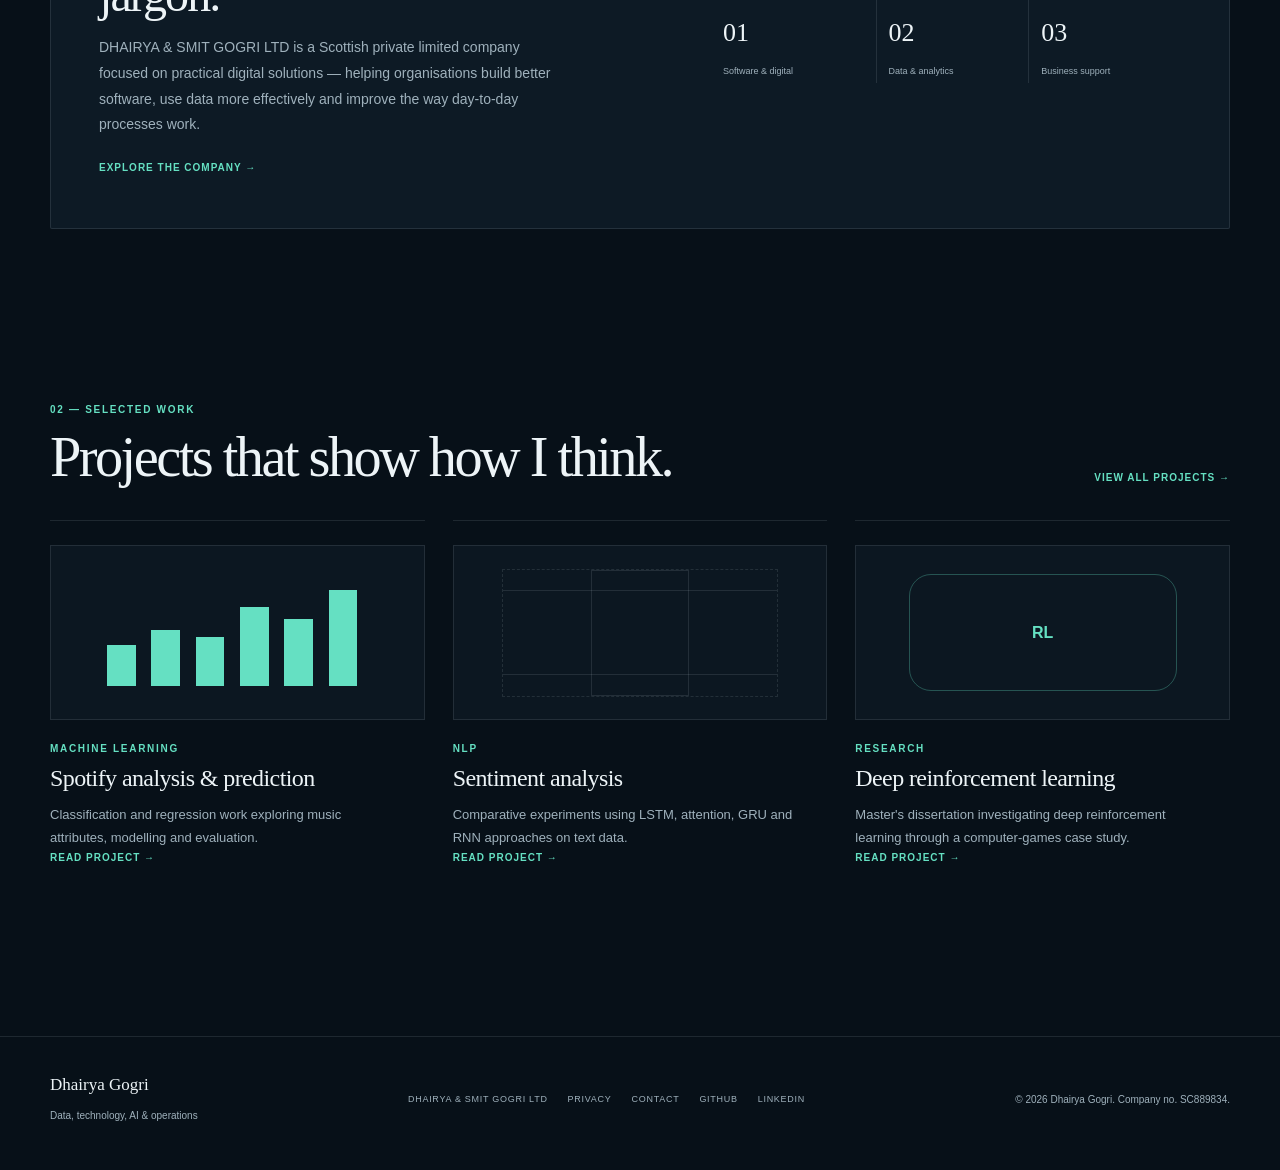
==== commit 4f33fdc8: "personal website update 21/11/2026 v2" ====
--- a/index.html
+++ b/index.html
@@ -38,6 +38,7 @@
   <div class="container hero-grid">
     <div class="reveal">
       <span class="eyebrow">Glasgow · UK</span>
+<<<<<<< HEAD
       <h1>Turning data and technology into <span>better decisions.</span></h1>
       <p class="lead">I'm Dhairya Gogri, a data and technology professional with experience across machine learning, software development, operations and people management. As founder of DHAIRYA &amp; SMIT GOGRI LTD, I'm interested in public-sector opportunities where practical digital work can support better services.</p>
       <div class="cta-row">
@@ -52,12 +53,37 @@
     <div class="hero-card reveal">
       <div class="hero-art" aria-hidden="true">
         <div class="core">DG</div>
+=======
+      <h1>Data, technology &amp; <span>AI</span> — built for real work.</h1>
+      <p class="lead">I'm Dhairya Gogri, a data and technology professional with hands-on experience across machine learning, software development, operations and people management — and founder of DHAIRYA &amp; SMIT GOGRI LTD.</p>
+      <div class="cta-row">
+        <a class="btn btn-primary" href="projects.html">Explore my work ↗</a>
+        <a class="btn btn-secondary" href="experience.html">See experience</a>
+        <a class="btn btn-ghost" href="https://github.com/DhairyaGogri/DhairyaGogri.github.io/raw/main/assets/resume.pdf">Download CV ↓</a>
+      </div>
+      <div class="hero-ribbon">
+        <span class="pill">Python</span><span class="pill">SQL</span><span class="pill">Machine Learning</span><span class="pill">Deep Learning</span><span class="pill">Software</span><span class="pill">Leadership</span>
+      </div>
+    </div>
+    <div class="hero-card reveal">
+      <div class="hero-art">
+        <div class="orbit"></div>
+        <div class="core">DG</div>
+        <span class="float-tag float-1">Data &amp; AI</span>
+        <span class="float-tag float-2">Management</span>
+        <span class="float-tag float-3">Software</span>
+        <span class="float-tag float-4">Founder</span>
+>>>>>>> origin/main
       </div>
       <div class="profile-card">
         <div class="profile-top">
           <div>
             <strong>Current focus</strong>
+<<<<<<< HEAD
             <div class="profile-subtitle">Technology, analytics &amp; operational delivery</div>
+=======
+            <div style="color:var(--muted);font-size:13px;margin-top:4px">Technology, analytics &amp; operational delivery</div>
+>>>>>>> origin/main
           </div>
           <span class="status"><i></i> Open to opportunities</span>
         </div>
@@ -71,6 +97,7 @@
   </div>
 </section>
 
+<<<<<<< HEAD
 <section class="section" id="downloads">
   <div class="container">
     <div class="section-head">
@@ -101,6 +128,8 @@
   </div>
 </section>
 
+=======
+>>>>>>> origin/main
 <section class="section">
   <div class="container">
     <div class="section-head">
--- a/css/styles.css
+++ b/css/styles.css
@@ -249,6 +249,7 @@
  *,*:before,*:after{animation-duration:.01ms!important;animation-iteration-count:1!important;transition-duration:.01ms!important}
  .reveal{opacity:1;transform:none}
 }
+<<<<<<< HEAD
 
 /* Editorial portfolio system */
 :root{
@@ -557,3 +558,5 @@
   margin-top:15px;padding:12px;border-left:2px solid var(--accent);
   background:var(--accent-soft);color:var(--muted);
 }
+=======
+>>>>>>> origin/main
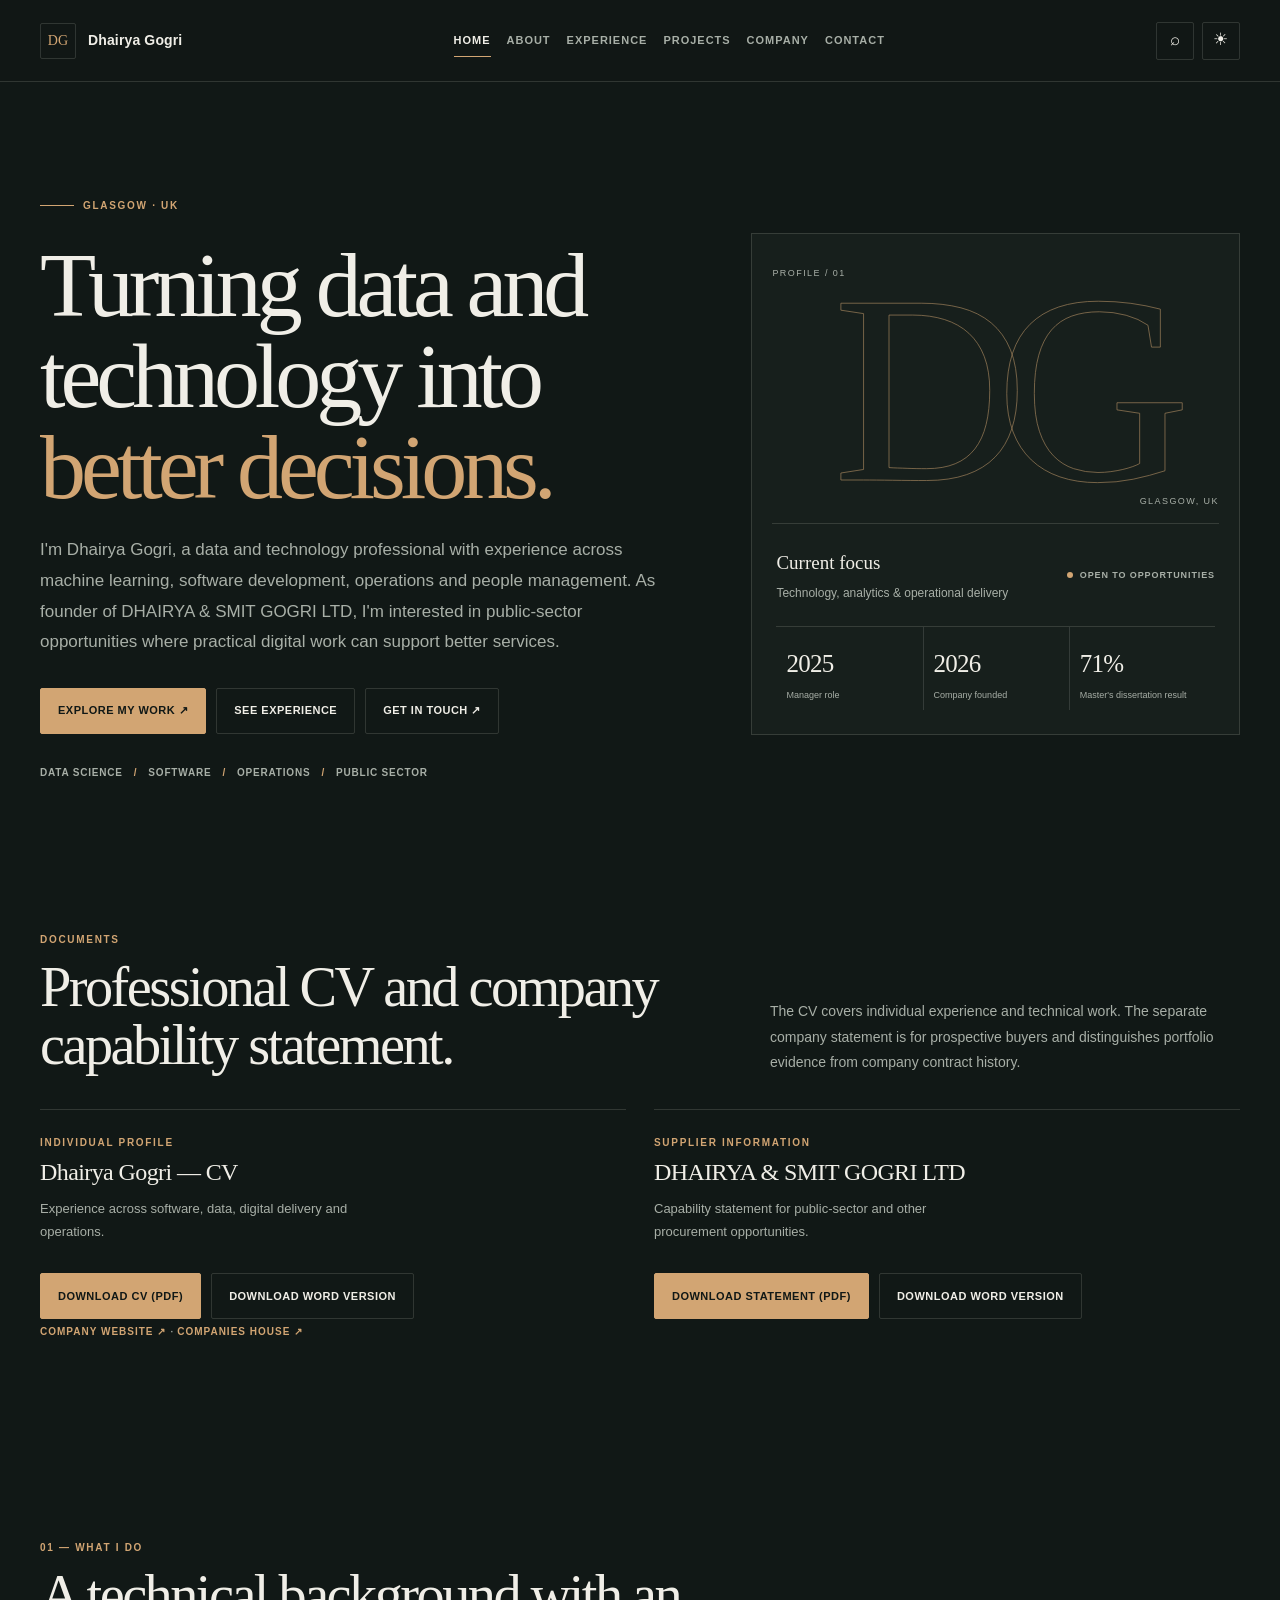
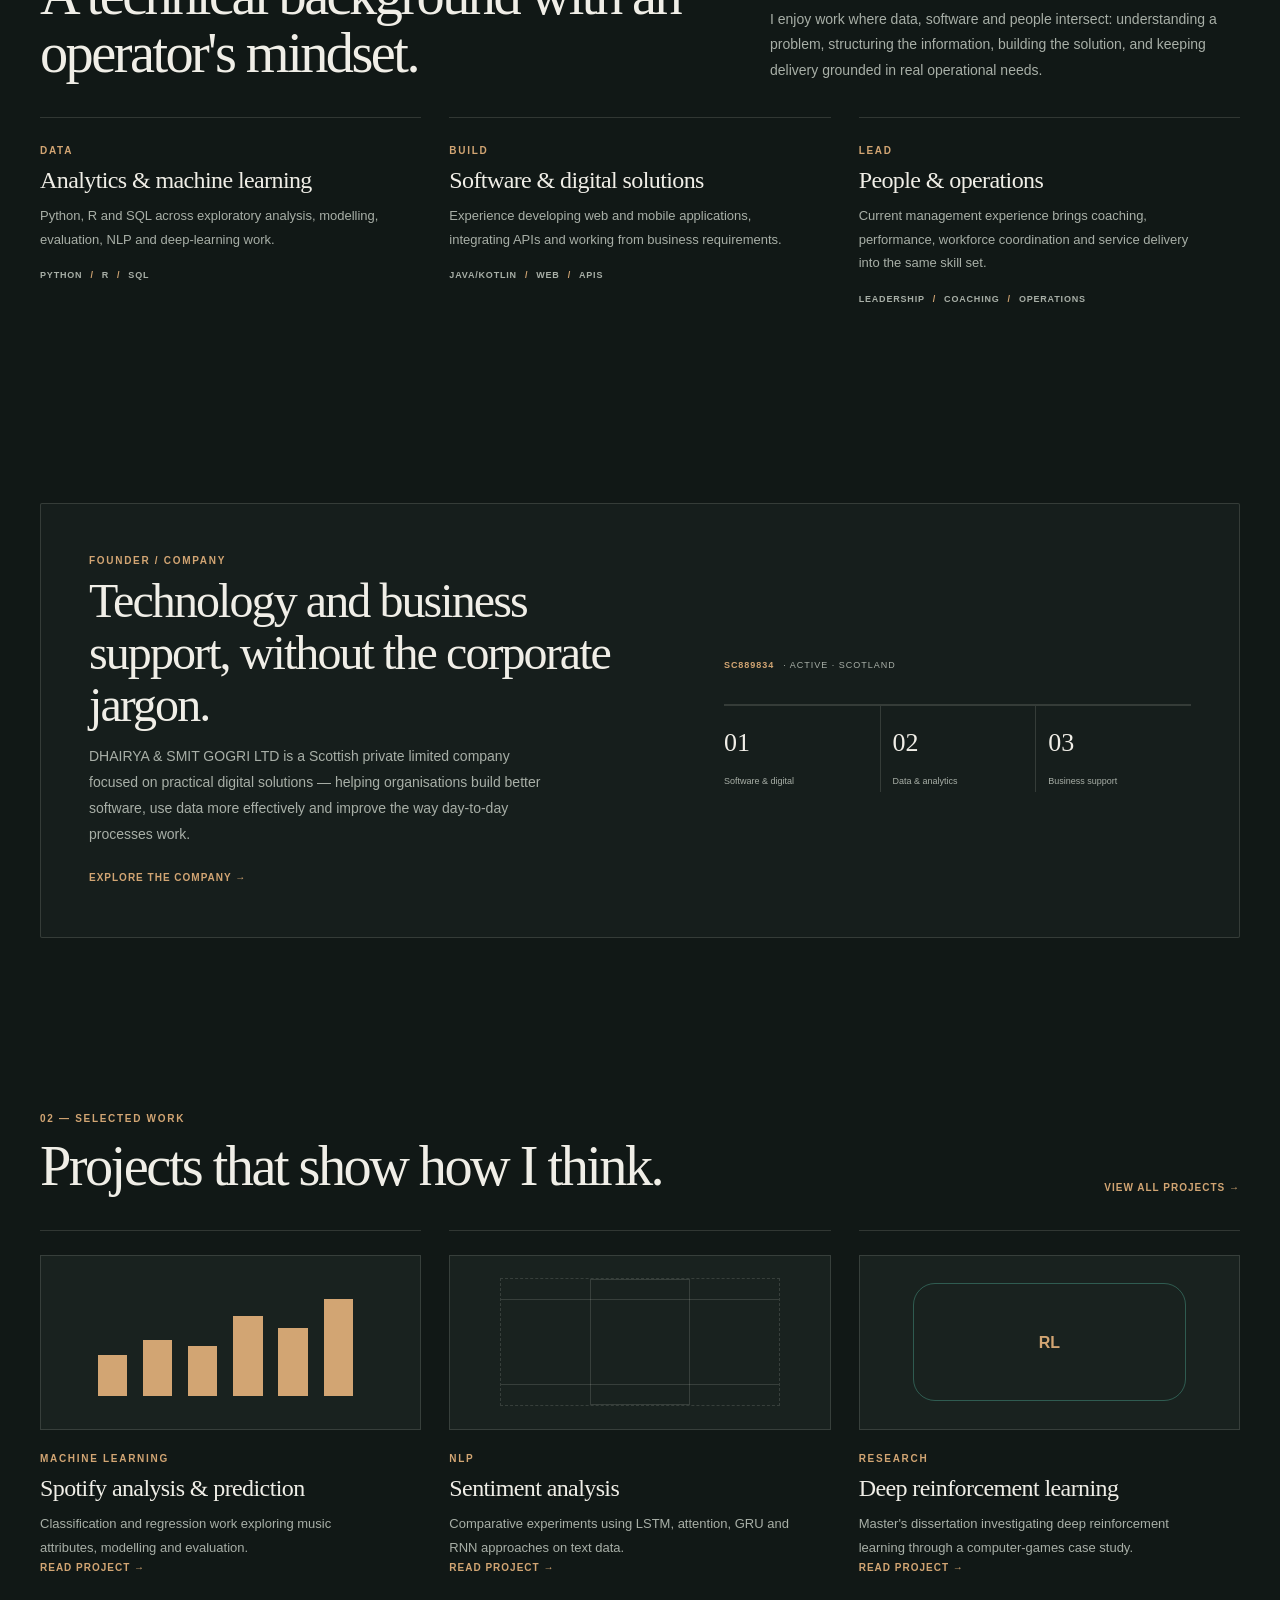
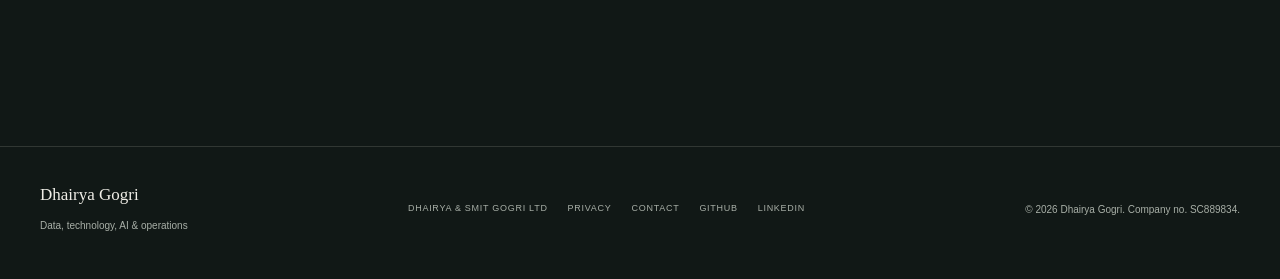
==== commit 53c78389: "Fix merge conflict artifacts and experience accordions" ====
--- a/index.html
+++ b/index.html
@@ -38,7 +38,6 @@
   <div class="container hero-grid">
     <div class="reveal">
       <span class="eyebrow">Glasgow · UK</span>
-<<<<<<< HEAD
       <h1>Turning data and technology into <span>better decisions.</span></h1>
       <p class="lead">I'm Dhairya Gogri, a data and technology professional with experience across machine learning, software development, operations and people management. As founder of DHAIRYA &amp; SMIT GOGRI LTD, I'm interested in public-sector opportunities where practical digital work can support better services.</p>
       <div class="cta-row">
@@ -53,37 +52,12 @@
     <div class="hero-card reveal">
       <div class="hero-art" aria-hidden="true">
         <div class="core">DG</div>
-=======
-      <h1>Data, technology &amp; <span>AI</span> — built for real work.</h1>
-      <p class="lead">I'm Dhairya Gogri, a data and technology professional with hands-on experience across machine learning, software development, operations and people management — and founder of DHAIRYA &amp; SMIT GOGRI LTD.</p>
-      <div class="cta-row">
-        <a class="btn btn-primary" href="projects.html">Explore my work ↗</a>
-        <a class="btn btn-secondary" href="experience.html">See experience</a>
-        <a class="btn btn-ghost" href="https://github.com/DhairyaGogri/DhairyaGogri.github.io/raw/main/assets/resume.pdf">Download CV ↓</a>
-      </div>
-      <div class="hero-ribbon">
-        <span class="pill">Python</span><span class="pill">SQL</span><span class="pill">Machine Learning</span><span class="pill">Deep Learning</span><span class="pill">Software</span><span class="pill">Leadership</span>
-      </div>
-    </div>
-    <div class="hero-card reveal">
-      <div class="hero-art">
-        <div class="orbit"></div>
-        <div class="core">DG</div>
-        <span class="float-tag float-1">Data &amp; AI</span>
-        <span class="float-tag float-2">Management</span>
-        <span class="float-tag float-3">Software</span>
-        <span class="float-tag float-4">Founder</span>
->>>>>>> origin/main
       </div>
       <div class="profile-card">
         <div class="profile-top">
           <div>
             <strong>Current focus</strong>
-<<<<<<< HEAD
             <div class="profile-subtitle">Technology, analytics &amp; operational delivery</div>
-=======
-            <div style="color:var(--muted);font-size:13px;margin-top:4px">Technology, analytics &amp; operational delivery</div>
->>>>>>> origin/main
           </div>
           <span class="status"><i></i> Open to opportunities</span>
         </div>
@@ -97,7 +71,6 @@
   </div>
 </section>
 
-<<<<<<< HEAD
 <section class="section" id="downloads">
   <div class="container">
     <div class="section-head">
@@ -128,8 +101,6 @@
   </div>
 </section>
 
-=======
->>>>>>> origin/main
 <section class="section">
   <div class="container">
     <div class="section-head">
--- a/css/styles.css
+++ b/css/styles.css
@@ -249,8 +249,6 @@
  *,*:before,*:after{animation-duration:.01ms!important;animation-iteration-count:1!important;transition-duration:.01ms!important}
  .reveal{opacity:1;transform:none}
 }
-<<<<<<< HEAD
-
 /* Editorial portfolio system */
 :root{
   --bg:#111816;
@@ -558,5 +556,3 @@
   margin-top:15px;padding:12px;border-left:2px solid var(--accent);
   background:var(--accent-soft);color:var(--muted);
 }
-=======
->>>>>>> origin/main
